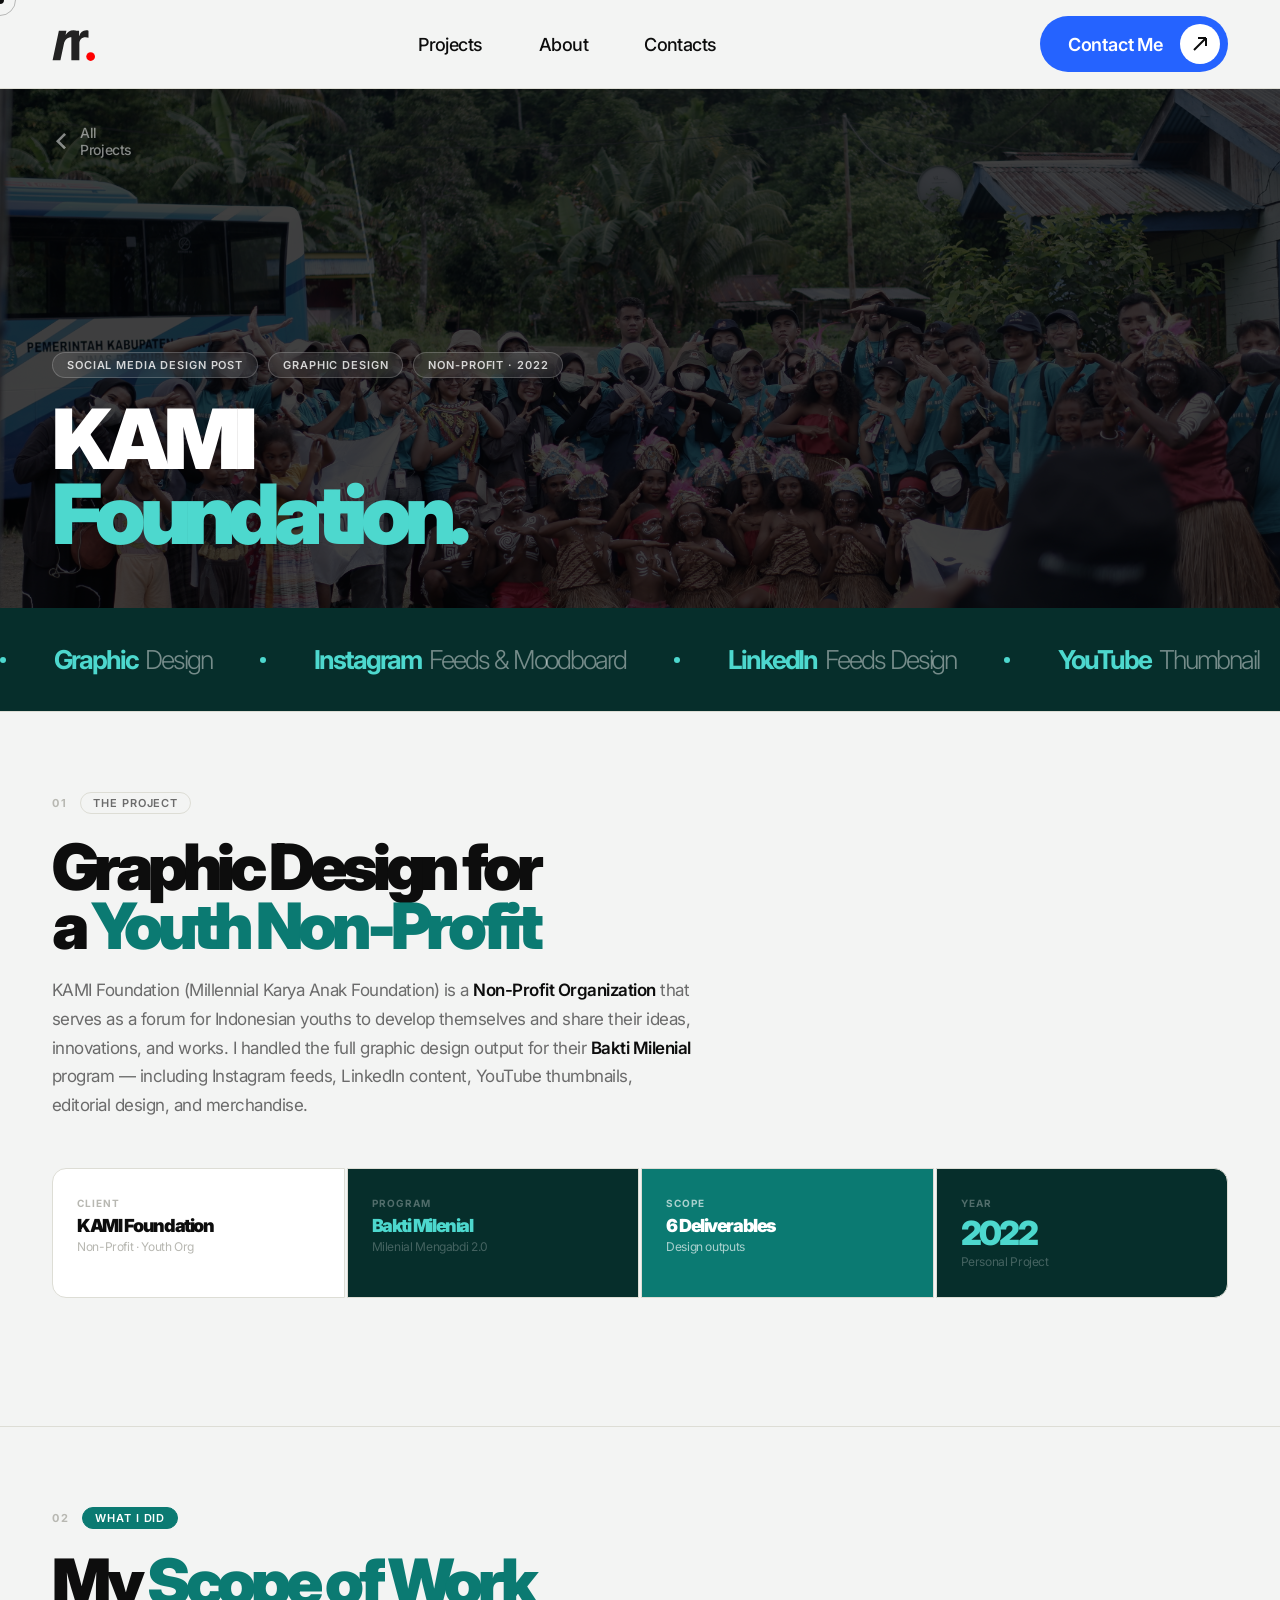
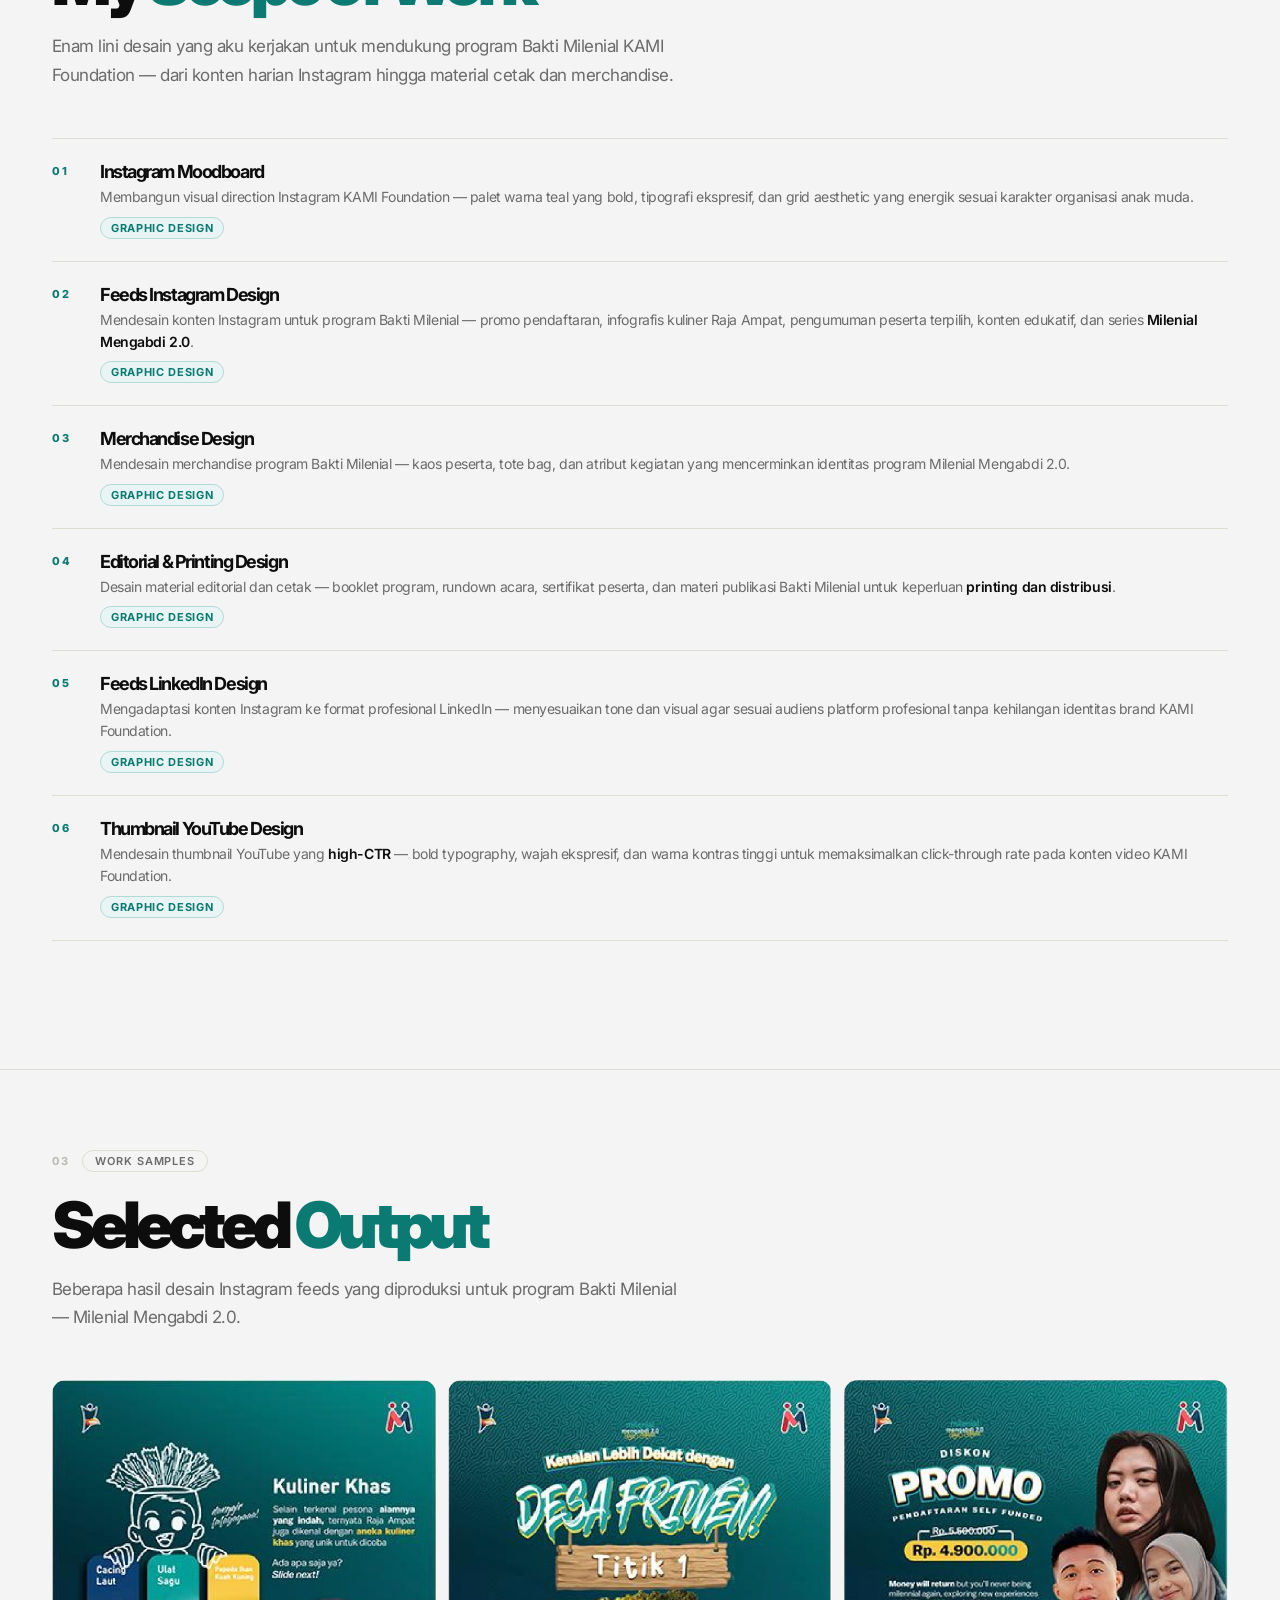
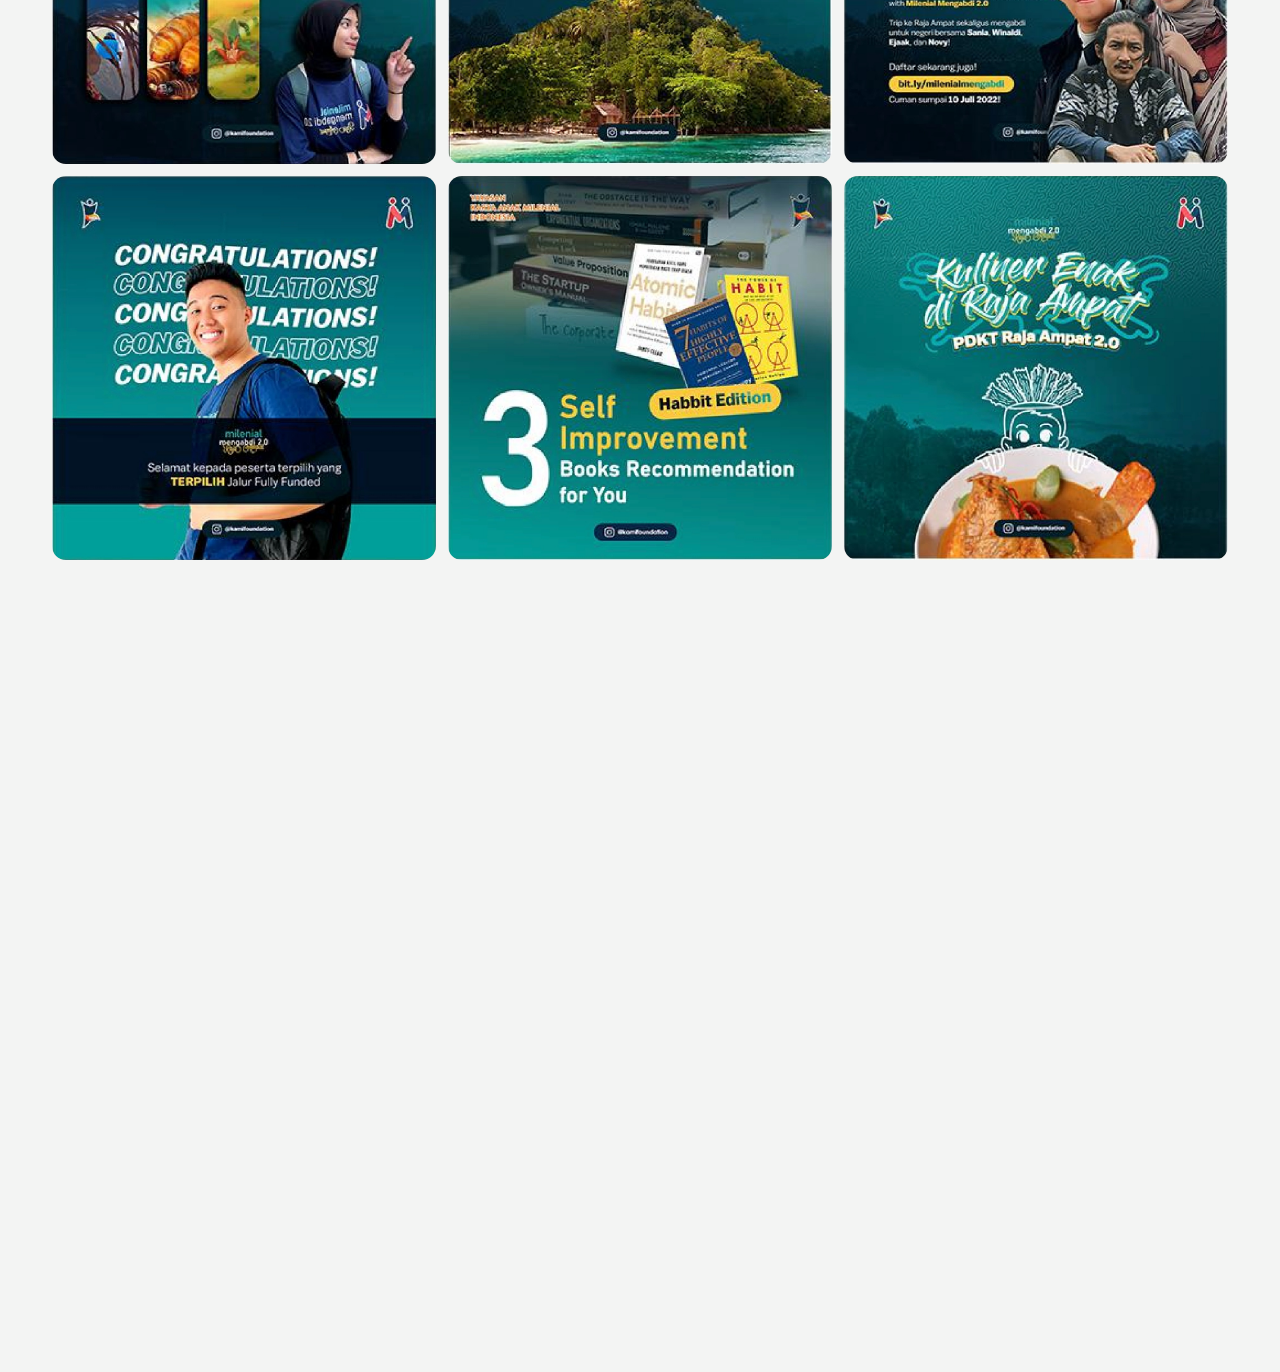
==== bakti.html @ 161ac3c2 "bakti.html" ====
<!DOCTYPE html>
<html lang="en">
<head>
  <meta charset="UTF-8" />
  <meta name="viewport" content="width=device-width, initial-scale=1.0" />
  <title>KAMI Foundation — Bakti Milenial · Davian Harris</title>
  <link rel="preconnect" href="https://fonts.googleapis.com" />
  <link rel="preconnect" href="https://fonts.gstatic.com" crossorigin />
  <link href="https://fonts.googleapis.com/css2?family=Inter:wght@300;400;500;600;700;800;900&display=swap" rel="stylesheet" />
  <style>

    *, *::before, *::after { box-sizing: border-box; margin: 0; padding: 0; }

    :root {
      --bg:     #f3f4f3;
      --black:  #0d0d0d;
      --gray:   #6b6b6b;
      --lgray:  #b8b8b2;
      --blue:   #2563ff;
      --teal:   #0B7A72;
      --white:  #ffffff;
      --line:   #ddddd5;
      --ls-tight:  -0.08em;
      --ls-normal: -0.03em;
      --nav-h:     88px;
    }

    html { scroll-behavior: smooth; }
    body {
      font-family: 'Inter', -apple-system, BlinkMacSystemFont, sans-serif;
      background: var(--bg); color: var(--black);
      -webkit-font-smoothing: antialiased; cursor: none;
    }

    /* ── Cursor ── */
    .cur-dot {
      position: fixed; pointer-events: none; z-index: 9999;
      width: 8px; height: 8px; border-radius: 50%;
      background: var(--black); transform: translate(-50%,-50%);
    }
    .cur-ring {
      position: fixed; pointer-events: none; z-index: 9998;
      width: 32px; height: 32px; border-radius: 50%;
      border: 1.5px solid rgba(0,0,0,.25); transform: translate(-50%,-50%);
      transition: width .25s, height .25s;
    }

    /* ── Nav ── */
    nav {
      position: fixed; top: 0; left: 0; right: 0; z-index: 200;
      height: var(--nav-h); display: flex; align-items: center;
      padding: 0 52px; background: var(--bg);
      box-shadow: 0 1px 0 var(--line), 0 4px 24px rgba(0,0,0,0.06);
    }
    .nav-logo { display: flex; align-items: center; margin-right: auto; text-decoration: none; }
    .nav-logo img { height: 60px; width: auto; display: block; }
    .nav-center { flex: 1; display: flex; justify-content: center; gap: 56px; list-style: none; }
    .nav-center a {
      font-size: 18px; font-weight: 500; letter-spacing: var(--ls-normal);
      color: var(--black); text-decoration: none; transition: opacity .2s;
    }
    .nav-center a:hover { opacity: .45; }
    .nav-right { display: flex; align-items: center; flex-shrink: 0; }
    .nav-btn {
      display: inline-flex; align-items: center;
      padding: 8px 8px 8px 28px; background: var(--blue); color: var(--white);
      font-size: 18px; font-weight: 600; letter-spacing: -0.01em;
      text-decoration: none; border-radius: 100px;
      transition: background .2s, transform .15s; white-space: nowrap;
    }
    .nav-btn:hover { background: #1a4de0; transform: scale(1.03); }
    .nav-btn-icon {
      display: flex; align-items: center; justify-content: center;
      width: 40px; height: 40px; background: var(--white);
      border-radius: 50%; margin-left: 16px; transition: transform .2s;
    }
    .nav-btn:hover .nav-btn-icon { transform: rotate(45deg); }
    .nav-btn-icon svg { width: 18px; height: 18px; color: var(--black); }

    /* ── Hero ── */
    .hero {
      position: relative; height: 520px; overflow: hidden;
      background: #062e2b; margin-top: var(--nav-h);
    }
    .hero-img {
      position: absolute; inset: 0; width: 100%; height: 100%;
      object-fit: cover; filter: brightness(.25) saturate(.7);
    }
    .hero-inner {
      position: relative; z-index: 2; height: 100%;
      display: flex; flex-direction: column;
      justify-content: flex-end; padding: 56px 52px;
    }
    .hero-back {
      position: absolute; top: 36px; left: 52px;
      display: flex; align-items: center; gap: 8px;
      font-size: 14px; font-weight: 500; letter-spacing: var(--ls-normal);
      color: rgba(255,255,255,.5); text-decoration: none; transition: color .2s;
    }
    .hero-back:hover { color: var(--white); }
    .hero-chips { display: flex; gap: 10px; flex-wrap: wrap; margin-bottom: 24px; }
    .hero-chip {
      padding: 5px 14px; border: 1px solid rgba(255,255,255,.2);
      background: rgba(255,255,255,.08); backdrop-filter: blur(8px);
      border-radius: 100px; font-size: 11px; font-weight: 600;
      letter-spacing: .08em; color: rgba(255,255,255,.8); text-transform: uppercase;
    }
    .hero-title {
      font-size: clamp(48px, 6.5vw, 88px); font-weight: 900;
      letter-spacing: var(--ls-tight); line-height: 0.9; color: var(--white);
    }
    .hero-title span { color: #4DD8CE; }

    /* ── Stats bar ── */
    .stats-bar { background: #062e2b; overflow: hidden; padding: 36px 0; }
    .stats-inner {
      display: flex; align-items: center; gap: 48px;
      width: max-content; animation: marquee 28s linear infinite;
    }
    .stats-inner:hover { animation-play-state: paused; }
    @keyframes marquee { from { transform: translateX(0); } to { transform: translateX(-50%); } }
    .stat-bullet { width: 6px; height: 6px; border-radius: 50%; background: #4DD8CE; flex-shrink: 0; }
    .stat-item { display: flex; align-items: baseline; gap: 8px; white-space: nowrap; }
    .stat-n { font-weight: 700; font-size: 26px; letter-spacing: var(--ls-tight); color: #4DD8CE; }
    .stat-l { font-weight: 300; font-size: 26px; letter-spacing: var(--ls-tight); color: rgba(255,255,255,.45); }

    /* ── Sections ── */
    .section { padding: 80px 52px; border-top: 1px solid var(--line); }

    .eyebrow { display: flex; align-items: center; gap: 12px; margin-bottom: 24px; }
    .eyebrow-num { font-size: 11px; font-weight: 700; letter-spacing: .2em; color: var(--lgray); text-transform: uppercase; }
    .eyebrow-tag {
      font-size: 11px; font-weight: 600; letter-spacing: .08em; text-transform: uppercase;
      padding: 3px 12px; border: 1px solid var(--line); border-radius: 100px; color: var(--gray);
    }
    .eyebrow-tag.teal  { background: var(--teal); color: var(--white); border-color: var(--teal); }
    .eyebrow-tag.black { background: var(--black); color: var(--white); border-color: var(--black); }
    .eyebrow-tag.blue  { background: var(--blue);  color: var(--white); border-color: var(--blue); }

    .section-title {
      font-size: clamp(40px, 5vw, 72px); font-weight: 900;
      letter-spacing: var(--ls-tight); line-height: 0.92;
      color: var(--black); margin-bottom: 20px;
    }
    .section-title em { font-style: normal; color: var(--teal); }

    .section-lead {
      font-size: 17px; font-weight: 400; color: var(--gray);
      line-height: 1.7; letter-spacing: var(--ls-normal);
      max-width: 640px; margin-bottom: 48px;
    }
    .section-lead strong { color: var(--black); font-weight: 600; }

    /* ── Stat row ── */
    .stat-row { display: grid; gap: 2px; margin-bottom: 48px; }
    .stat-row-4 { grid-template-columns: repeat(4,1fr); }
    .stat-cell {
      background: var(--white); padding: 28px 24px; border: 1px solid var(--line);
    }
    .stat-cell.dark      { background: #062e2b; }
    .stat-cell.teal-cell { background: var(--teal); }
    .stat-cell:first-child { border-radius: 14px 0 0 14px; }
    .stat-cell:last-child  { border-radius: 0 14px 14px 0; }
    .stat-label { font-size: 10px; font-weight: 700; letter-spacing: .1em; text-transform: uppercase; color: var(--lgray); margin-bottom: 8px; }
    .stat-cell.dark .stat-label      { color: rgba(255,255,255,.3); }
    .stat-cell.teal-cell .stat-label { color: rgba(255,255,255,.65); }
    .stat-value { font-size: clamp(20px,2.6vw,36px); font-weight: 900; letter-spacing: var(--ls-tight); color: var(--black); line-height: 1; margin-bottom: 4px; }
    .stat-cell.dark .stat-value      { color: #4DD8CE; }
    .stat-cell.teal-cell .stat-value { color: var(--white); }
    .stat-note { font-size: 12px; color: var(--lgray); letter-spacing: var(--ls-normal); }
    .stat-cell.dark .stat-note      { color: rgba(255,255,255,.25); }
    .stat-cell.teal-cell .stat-note { color: rgba(255,255,255,.65); }

    /* ── Role list ── */
    .role-list { display: flex; flex-direction: column; margin-bottom: 48px; }
    .role-row {
      display: flex; align-items: flex-start; gap: 20px;
      padding: 22px 0; border-bottom: 1px solid var(--line);
    }
    .role-row:first-child { border-top: 1px solid var(--line); }
    .role-num {
      font-size: 11px; font-weight: 800; letter-spacing: .14em;
      color: var(--teal); flex-shrink: 0; padding-top: 3px; min-width: 28px;
    }
    .role-title { font-size: 18px; font-weight: 700; letter-spacing: var(--ls-tight); color: var(--black); margin-bottom: 4px; }
    .role-desc { font-size: 14px; color: var(--gray); line-height: 1.6; letter-spacing: var(--ls-normal); }
    .role-desc strong { color: var(--black); font-weight: 600; }
    .role-tag {
      display: inline-block; margin-top: 8px; padding: 3px 10px;
      background: #e8f5f4; border: 1px solid #b2dbd8;
      border-radius: 100px; font-size: 11px; font-weight: 700;
      letter-spacing: .06em; text-transform: uppercase; color: var(--teal);
    }

    /* ── Work gallery ── */
    .gallery-grid {
      display: grid;
      grid-template-columns: repeat(3, 1fr);
      gap: 12px;
      margin-bottom: 48px;
    }
    .gallery-item {
      border-radius: 14px; overflow: hidden;
      background: #dde8e7; aspect-ratio: 1/1;
    }
    .gallery-item img {
      width: 100%; height: 100%;
      object-fit: cover; display: block;
    }

    /* ── Dark CTA ── */
    .cta-banner {
      background: #062e2b; border-radius: 24px;
      padding: 56px; position: relative; overflow: hidden;
    }
    .cta-banner::before {
      content: 'KAMI'; position: absolute; right: -10px; bottom: -30px;
      font-size: 200px; font-weight: 900; letter-spacing: var(--ls-tight);
      color: rgba(255,255,255,.04); line-height: 1; pointer-events: none;
    }
    .cta-eyebrow { font-size: 11px; font-weight: 700; letter-spacing: .14em; text-transform: uppercase; color: rgba(255,255,255,.3); margin-bottom: 16px; }
    .cta-title { font-size: clamp(32px,4vw,56px); font-weight: 900; letter-spacing: var(--ls-tight); line-height: 0.93; color: var(--white); margin-bottom: 16px; }
    .cta-title span { color: #4DD8CE; }
    .cta-desc { font-size: 16px; color: rgba(255,255,255,.5); line-height: 1.65; letter-spacing: var(--ls-normal); max-width: 520px; margin-bottom: 32px; }
    .cta-specs { display: flex; flex-wrap: wrap; gap: 8px; }
    .cta-spec {
      padding: 6px 16px; background: rgba(255,255,255,.07);
      border: 1px solid rgba(255,255,255,.12); border-radius: 100px;
      font-size: 12px; font-weight: 600; letter-spacing: .04em; color: rgba(255,255,255,.65);
    }

    /* ── Reveal ── */
    .reveal { opacity: 0; transform: translateY(20px); transition: opacity .6s ease, transform .6s ease; }
    .reveal.visible { opacity: 1; transform: none; }

    @media (max-width: 768px) {
      nav { padding: 0 24px; }
      .nav-center { display: none; }
      .section { padding: 56px 24px; }
      .hero-inner, .hero-back { left: 24px; }
      .hero-inner { padding: 40px 24px; }
      .stat-row-4 { grid-template-columns: 1fr 1fr; }
      .gallery-grid { grid-template-columns: 1fr 1fr; }
      .cta-banner { padding: 36px 28px; }
    }

  </style>
</head>
<body>

  <div class="cur-dot" id="curDot"></div>
  <div class="cur-ring" id="curRing"></div>

  <!-- ══ NAV ══ -->
  <nav>
    <a href="index.html" class="nav-logo">
      <img src="logo-portfolio.svg" alt="Davian Harris" />
    </a>
    <ul class="nav-center">
      <li><a href="index.html#projects">Projects</a></li>
      <li><a href="index.html#about">About</a></li>
      <li><a href="index.html#contact">Contacts</a></li>
    </ul>
    <div class="nav-right">
      <a href="index.html#contact" class="nav-btn">
        Contact Me
        <span class="nav-btn-icon">
          <svg viewBox="0 0 18 18" fill="none" stroke="currentColor" stroke-width="2">
            <path d="M3 15L15 3M15 3H7M15 3v8"/>
          </svg>
        </span>
      </a>
    </div>
  </nav>

  <!-- ══ HERO ══ -->
  <div class="hero">
    <img src="bakti-bg.jpeg" alt="KAMI Foundation" class="hero-img" />
    <div class="hero-inner">
      <a href="index.html" class="hero-back">
        <svg viewBox="0 0 14 14" fill="none" stroke="currentColor" stroke-width="1.8"><path d="M9 2L4 7l5 5"/></svg>
        All Projects
      </a>
      <div class="hero-chips">
        <div class="hero-chip">Social Media Design Post</div>
        <div class="hero-chip">Graphic Design</div>
        <div class="hero-chip">Non-Profit · 2022</div>
      </div>
      <h1 class="hero-title">KAMI<br><span>Foundation.</span></h1>
    </div>
  </div>

  <!-- ══ STATS BAR ══ -->
  <div class="stats-bar">
    <div class="stats-inner">
      <div class="stat-bullet"></div><div class="stat-item"><span class="stat-n">Graphic</span><span class="stat-l">Design</span></div>
      <div class="stat-bullet"></div><div class="stat-item"><span class="stat-n">Instagram</span><span class="stat-l">Feeds &amp; Moodboard</span></div>
      <div class="stat-bullet"></div><div class="stat-item"><span class="stat-n">LinkedIn</span><span class="stat-l">Feeds Design</span></div>
      <div class="stat-bullet"></div><div class="stat-item"><span class="stat-n">YouTube</span><span class="stat-l">Thumbnail</span></div>
      <div class="stat-bullet"></div><div class="stat-item"><span class="stat-n">Editorial</span><span class="stat-l">&amp; Print</span></div>
      <div class="stat-bullet"></div><div class="stat-item"><span class="stat-n">Merchandise</span><span class="stat-l">Design</span></div>
      <div class="stat-bullet"></div><div class="stat-item"><span class="stat-n">2022</span><span class="stat-l">Project</span></div>
      <!-- duplicate -->
      <div class="stat-bullet"></div><div class="stat-item"><span class="stat-n">Graphic</span><span class="stat-l">Design</span></div>
      <div class="stat-bullet"></div><div class="stat-item"><span class="stat-n">Instagram</span><span class="stat-l">Feeds &amp; Moodboard</span></div>
      <div class="stat-bullet"></div><div class="stat-item"><span class="stat-n">LinkedIn</span><span class="stat-l">Feeds Design</span></div>
      <div class="stat-bullet"></div><div class="stat-item"><span class="stat-n">YouTube</span><span class="stat-l">Thumbnail</span></div>
      <div class="stat-bullet"></div><div class="stat-item"><span class="stat-n">Editorial</span><span class="stat-l">&amp; Print</span></div>
      <div class="stat-bullet"></div><div class="stat-item"><span class="stat-n">Merchandise</span><span class="stat-l">Design</span></div>
      <div class="stat-bullet"></div><div class="stat-item"><span class="stat-n">2022</span><span class="stat-l">Project</span></div>
    </div>
  </div>

  <!-- ══ 01 PROJECT ══ -->
  <section class="section reveal">
    <div class="eyebrow">
      <span class="eyebrow-num">01</span>
      <span class="eyebrow-tag">The Project</span>
    </div>
    <h2 class="section-title">Graphic Design for<br>a <em>Youth Non-Profit</em></h2>
    <p class="section-lead">
      KAMI Foundation (Millennial Karya Anak Foundation) is a <strong>Non-Profit Organization</strong> that serves as a forum for Indonesian youths to develop themselves and share their ideas, innovations, and works. I handled the full graphic design output for their <strong>Bakti Milenial</strong> program — including Instagram feeds, LinkedIn content, YouTube thumbnails, editorial design, and merchandise.
    </p>

    <div class="stat-row stat-row-4">
      <div class="stat-cell">
        <div class="stat-label">Client</div>
        <div class="stat-value" style="font-size:18px;">KAMI Foundation</div>
        <div class="stat-note">Non-Profit · Youth Org</div>
      </div>
      <div class="stat-cell dark">
        <div class="stat-label">Program</div>
        <div class="stat-value" style="font-size:18px;">Bakti Milenial</div>
        <div class="stat-note">Milenial Mengabdi 2.0</div>
      </div>
      <div class="stat-cell teal-cell">
        <div class="stat-label">Scope</div>
        <div class="stat-value" style="font-size:18px;">6 Deliverables</div>
        <div class="stat-note">Design outputs</div>
      </div>
      <div class="stat-cell dark">
        <div class="stat-label">Year</div>
        <div class="stat-value">2022</div>
        <div class="stat-note">Personal Project</div>
      </div>
    </div>
  </section>

  <!-- ══ 02 WHAT I DID ══ -->
  <section class="section reveal">
    <div class="eyebrow">
      <span class="eyebrow-num">02</span>
      <span class="eyebrow-tag teal">What I Did</span>
    </div>
    <h2 class="section-title">My <em>Scope of Work</em></h2>
    <p class="section-lead">
      Enam lini desain yang aku kerjakan untuk mendukung program Bakti Milenial KAMI Foundation — dari konten harian Instagram hingga material cetak dan merchandise.
    </p>

    <div class="role-list">
      <div class="role-row">
        <div class="role-num">01</div>
        <div>
          <div class="role-title">Instagram Moodboard</div>
          <div class="role-desc">Membangun visual direction Instagram KAMI Foundation — palet warna teal yang bold, tipografi ekspresif, dan grid aesthetic yang energik sesuai karakter organisasi anak muda.</div>
          <span class="role-tag">Graphic Design</span>
        </div>
      </div>
      <div class="role-row">
        <div class="role-num">02</div>
        <div>
          <div class="role-title">Feeds Instagram Design</div>
          <div class="role-desc">Mendesain konten Instagram untuk program Bakti Milenial — promo pendaftaran, infografis kuliner Raja Ampat, pengumuman peserta terpilih, konten edukatif, dan series <strong>Milenial Mengabdi 2.0</strong>.</div>
          <span class="role-tag">Graphic Design</span>
        </div>
      </div>
      <div class="role-row">
        <div class="role-num">03</div>
        <div>
          <div class="role-title">Merchandise Design</div>
          <div class="role-desc">Mendesain merchandise program Bakti Milenial — kaos peserta, tote bag, dan atribut kegiatan yang mencerminkan identitas program Milenial Mengabdi 2.0.</div>
          <span class="role-tag">Graphic Design</span>
        </div>
      </div>
      <div class="role-row">
        <div class="role-num">04</div>
        <div>
          <div class="role-title">Editorial &amp; Printing Design</div>
          <div class="role-desc">Desain material editorial dan cetak — booklet program, rundown acara, sertifikat peserta, dan materi publikasi Bakti Milenial untuk keperluan <strong>printing dan distribusi</strong>.</div>
          <span class="role-tag">Graphic Design</span>
        </div>
      </div>
      <div class="role-row">
        <div class="role-num">05</div>
        <div>
          <div class="role-title">Feeds LinkedIn Design</div>
          <div class="role-desc">Mengadaptasi konten Instagram ke format profesional LinkedIn — menyesuaikan tone dan visual agar sesuai audiens platform profesional tanpa kehilangan identitas brand KAMI Foundation.</div>
          <span class="role-tag">Graphic Design</span>
        </div>
      </div>
      <div class="role-row">
        <div class="role-num">06</div>
        <div>
          <div class="role-title">Thumbnail YouTube Design</div>
          <div class="role-desc">Mendesain thumbnail YouTube yang <strong>high-CTR</strong> — bold typography, wajah ekspresif, dan warna kontras tinggi untuk memaksimalkan click-through rate pada konten video KAMI Foundation.</div>
          <span class="role-tag">Graphic Design</span>
        </div>
      </div>
    </div>
  </section>

  <!-- ══ 03 GALLERY ══ -->
  <section class="section reveal">
    <div class="eyebrow">
      <span class="eyebrow-num">03</span>
      <span class="eyebrow-tag">Work Samples</span>
    </div>
    <h2 class="section-title">Selected <em>Output</em></h2>
    <p class="section-lead">
      Beberapa hasil desain Instagram feeds yang diproduksi untuk program Bakti Milenial — Milenial Mengabdi 2.0.
    </p>

    <div class="gallery-grid">
      <div class="gallery-item">
        <img src="bakti-1.jpeg" alt="Kuliner Enak di Raja Ampat" />
      </div>
      <div class="gallery-item">
        <img src="bakti-2.jpeg" alt="Kuliner Khas" />
      </div>
      <div class="gallery-item">
        <img src="bakti-3.jpeg" alt="Desa Friwen Titik 1" />
      </div>
      <div class="gallery-item">
        <img src="bakti-4.jpeg" alt="Diskon Promo Pendaftaran" />
      </div>
      <div class="gallery-item">
        <img src="bakti-5.jpeg" alt="Congratulations Fully Funded" />
      </div>
      <div class="gallery-item">
        <img src="bakti-6.jpeg" alt="3 Self Improvement Books" />
      </div>
    </div>
  </section>

  <!-- ══ 04 OUTPUT ══ -->
  <section class="section reveal">
    <div class="eyebrow">
      <span class="eyebrow-num">04</span>
      <span class="eyebrow-tag black">Output</span>
    </div>

    <div class="cta-banner">
      <div class="cta-eyebrow">Final Output</div>
      <div class="cta-title">Design System for<br><span>Youth Movement</span></div>
      <div class="cta-desc">
        Dari Instagram feeds hingga merchandise dan editorial — semua visual KAMI Foundation dirancang untuk mencerminkan energi anak muda Indonesia yang bergerak nyata. Bold, ekspresif, dan konsisten di setiap platform.
      </div>
      <div class="cta-specs">
        <div class="cta-spec">Instagram Moodboard</div>
        <div class="cta-spec">Feeds Instagram Design</div>
        <div class="cta-spec">Merchandise Design</div>
        <div class="cta-spec">Editorial &amp; Printing</div>
        <div class="cta-spec">Feeds LinkedIn Design</div>
        <div class="cta-spec">Thumbnail YouTube</div>
        <div class="cta-spec">Non-Profit · 2022</div>
      </div>
    </div>
  </section>

  <script>
    const dot = document.getElementById('curDot');
    const ring = document.getElementById('curRing');
    let mx=0,my=0,rx=0,ry=0;
    document.addEventListener('mousemove', e => { mx=e.clientX; my=e.clientY; });
    (function loop(){
      rx+=(mx-rx)*.12; ry+=(my-ry)*.12;
      dot.style.left=mx+'px'; dot.style.top=my+'px';
      ring.style.left=rx+'px'; ring.style.top=ry+'px';
      requestAnimationFrame(loop);
    })();
    document.querySelectorAll('a,button').forEach(el=>{
      el.addEventListener('mouseenter',()=>{ring.style.width='52px';ring.style.height='52px';});
      el.addEventListener('mouseleave',()=>{ring.style.width='32px';ring.style.height='32px';});
    });
    const obs = new IntersectionObserver(entries=>{
      entries.forEach(e=>{ if(e.isIntersecting) e.target.classList.add('visible'); });
    },{threshold:.07});
    document.querySelectorAll('.reveal').forEach(el=>obs.observe(el));
  </script>

  <script src="https://bridgely-dashboard.vercel.app/widget.js" data-org-id="" async></script>
</body>
</html>
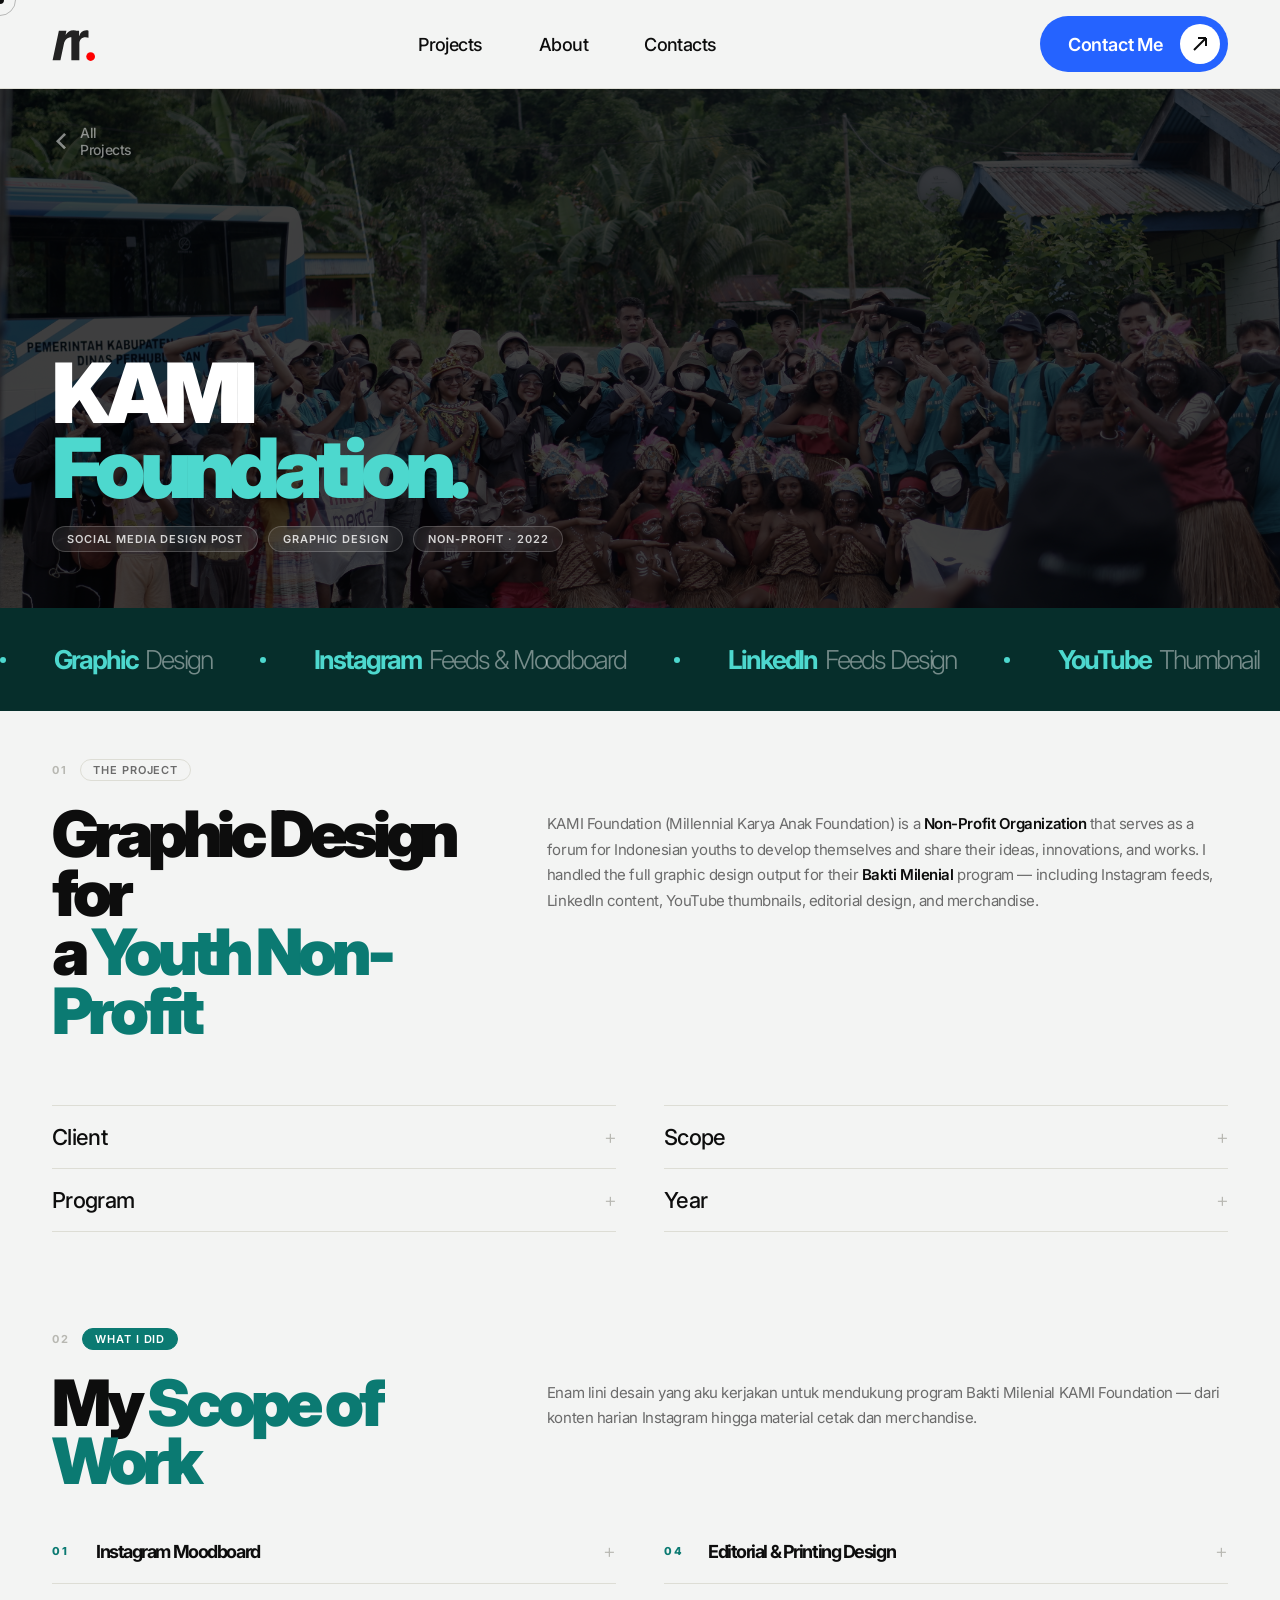
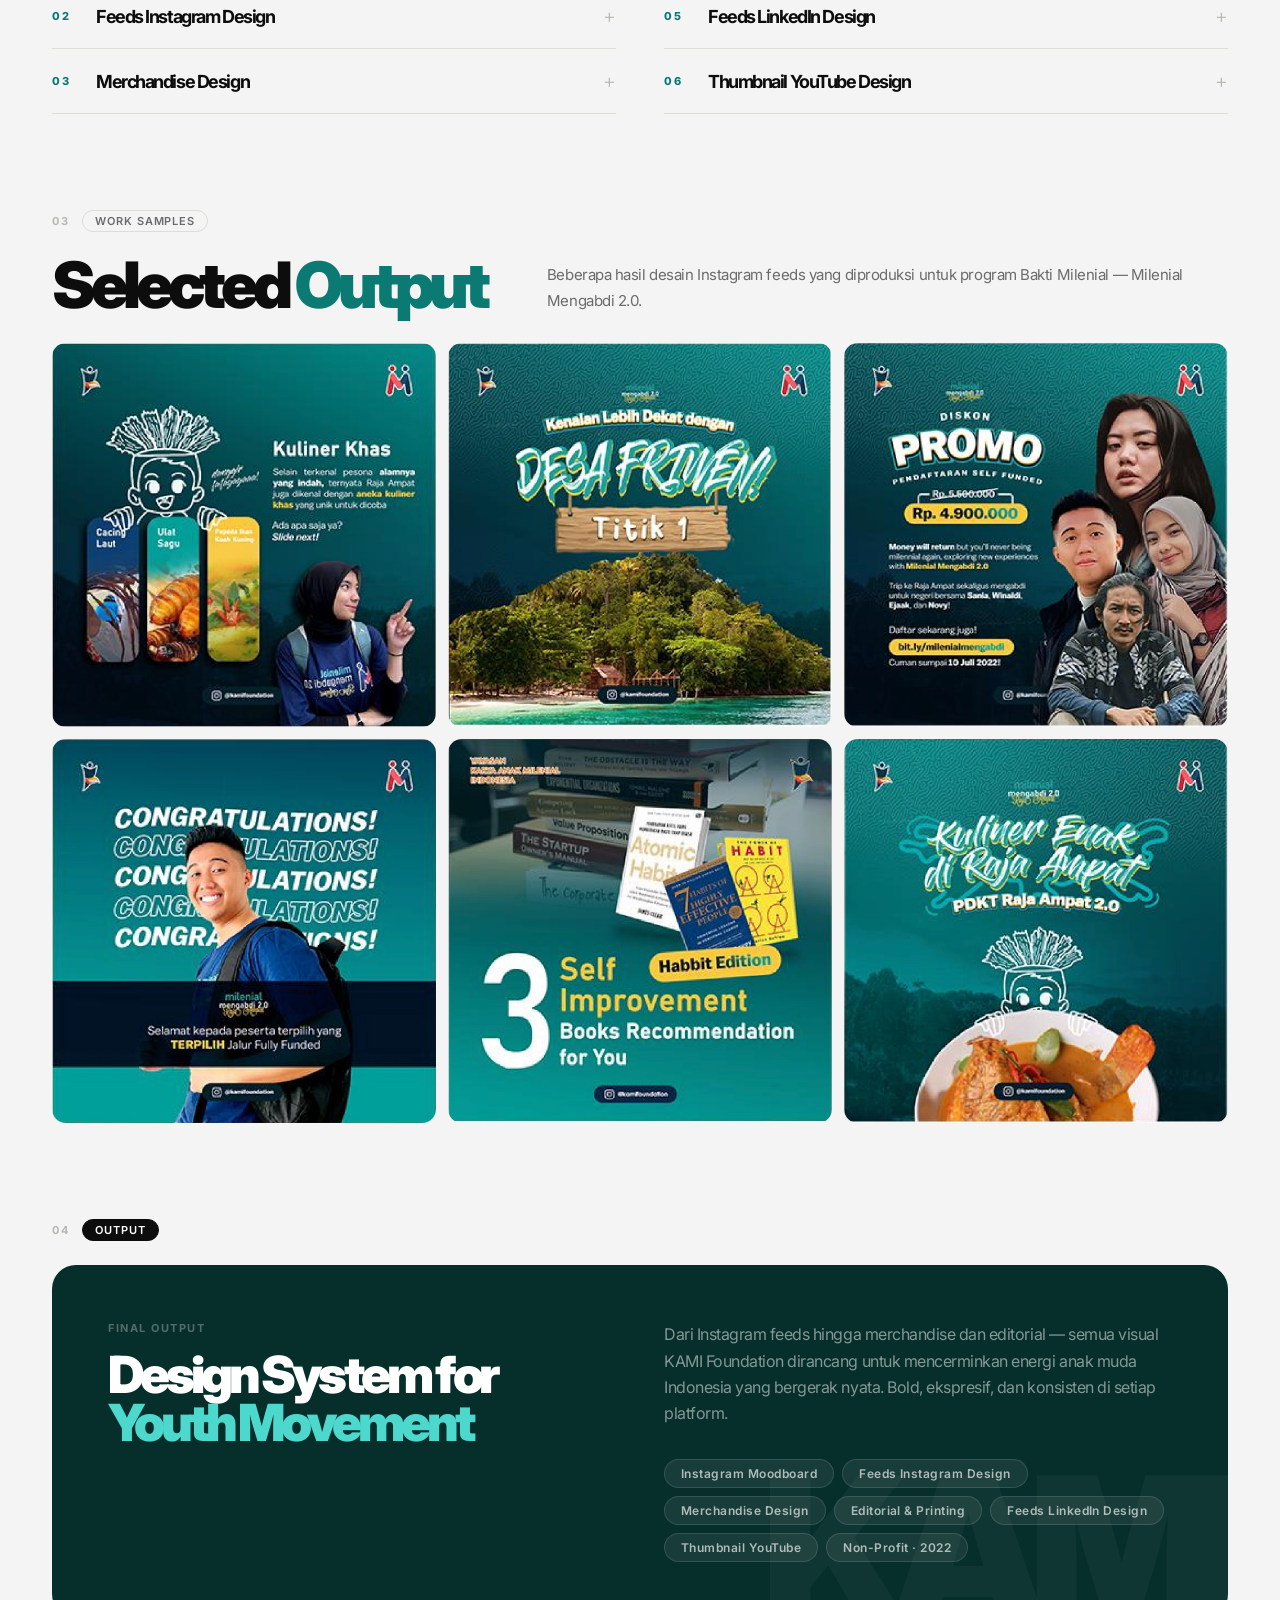
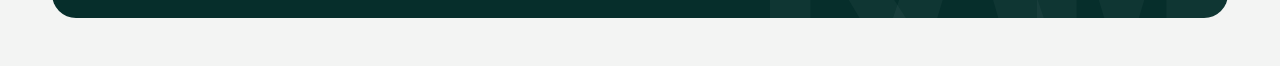
==== commit 5a3936b7: "bakti.html" ====
--- a/bakti.html
+++ b/bakti.html
@@ -99,6 +99,7 @@
     }
     .hero-back:hover { color: var(--white); }
     .hero-chips { display: flex; gap: 10px; flex-wrap: wrap; margin-bottom: 24px; }
+    .hero-chips-below { margin-bottom: 0; margin-top: 20px; }
     .hero-chip {
       padding: 5px 14px; border: 1px solid rgba(255,255,255,.2);
       background: rgba(255,255,255,.08); backdrop-filter: blur(8px);
@@ -125,7 +126,8 @@
     .stat-l { font-weight: 300; font-size: 26px; letter-spacing: var(--ls-tight); color: rgba(255,255,255,.45); }
 
     /* ── Sections ── */
-    .section { padding: 80px 52px; border-top: 1px solid var(--line); }
+    .section { padding: 48px 52px; }
+    .section:first-of-type { border-top: none; }
 
     .eyebrow { display: flex; align-items: center; gap: 12px; margin-bottom: 24px; }
     .eyebrow-num { font-size: 11px; font-weight: 700; letter-spacing: .2em; color: var(--lgray); text-transform: uppercase; }
@@ -144,6 +146,15 @@
     }
     .section-title em { font-style: normal; color: var(--teal); }
 
+    .section-head-row {
+      display: flex; align-items: flex-start; justify-content: space-between;
+      gap: 48px; margin-bottom: 28px;
+    }
+    .section-head-row .section-title { margin-bottom: 0; flex: 0 0 38%; }
+    .section-lead-col { flex: 1 1 auto; padding-top: 6px; }
+    .section-lead-col .section-lead:last-child { margin-bottom: 0; }
+    .section-lead-col .section-lead { font-size: 15px; max-width: none; }
+
     .section-lead {
       font-size: 17px; font-weight: 400; color: var(--gray);
       line-height: 1.7; letter-spacing: var(--ls-normal);
@@ -151,38 +162,95 @@
     }
     .section-lead strong { color: var(--black); font-weight: 600; }
 
-    /* ── Stat row ── */
-    .stat-row { display: grid; gap: 2px; margin-bottom: 48px; }
-    .stat-row-4 { grid-template-columns: repeat(4,1fr); }
-    .stat-cell {
-      background: var(--white); padding: 28px 24px; border: 1px solid var(--line);
-    }
-    .stat-cell.dark      { background: #062e2b; }
-    .stat-cell.teal-cell { background: var(--teal); }
-    .stat-cell:first-child { border-radius: 14px 0 0 14px; }
-    .stat-cell:last-child  { border-radius: 0 14px 14px 0; }
-    .stat-label { font-size: 10px; font-weight: 700; letter-spacing: .1em; text-transform: uppercase; color: var(--lgray); margin-bottom: 8px; }
-    .stat-cell.dark .stat-label      { color: rgba(255,255,255,.3); }
-    .stat-cell.teal-cell .stat-label { color: rgba(255,255,255,.65); }
-    .stat-value { font-size: clamp(20px,2.6vw,36px); font-weight: 900; letter-spacing: var(--ls-tight); color: var(--black); line-height: 1; margin-bottom: 4px; }
-    .stat-cell.dark .stat-value      { color: #4DD8CE; }
-    .stat-cell.teal-cell .stat-value { color: var(--white); }
-    .stat-note { font-size: 12px; color: var(--lgray); letter-spacing: var(--ls-normal); }
-    .stat-cell.dark .stat-note      { color: rgba(255,255,255,.25); }
-    .stat-cell.teal-cell .stat-note { color: rgba(255,255,255,.65); }
-
-    /* ── Role list ── */
-    .role-list { display: flex; flex-direction: column; margin-bottom: 48px; }
+    /* ── Stat list (accordion style) ── */
+    .stat-list {
+      list-style: none;
+      display: grid;
+      grid-template-columns: 1fr 1fr;
+      grid-template-rows: repeat(2, auto);
+      grid-auto-flow: column;
+      column-gap: 48px;
+      margin-top: 64px;
+      margin-bottom: 0;
+    }
+    .stat-list li {
+      font-size: 22px; font-weight: 500; color: var(--black);
+      letter-spacing: -0.03em;
+      display: flex; flex-direction: column;
+      padding: 0;
+      border-bottom: 1px solid var(--line);
+      cursor: pointer;
+      overflow: hidden;
+    }
+    .stat-list li:nth-child(1),
+    .stat-list li:nth-child(3) { border-top: 1px solid var(--line); }
+    .stat-list li .stat-list-row {
+      display: flex; align-items: center; justify-content: space-between;
+      padding: 18px 0;
+      transition: padding-left 0.2s;
+    }
+    .stat-list li:hover .stat-list-row { padding-left: 8px; }
+    .stat-list li .stat-list-row::after {
+      content: '+'; color: var(--lgray);
+      font-size: 20px; font-weight: 300;
+      flex-shrink: 0;
+      transition: transform 0.25s;
+    }
+    .stat-list li.open .stat-list-row::after {
+      transform: rotate(45deg);
+    }
+    .stat-list-drop {
+      max-height: 0; overflow: hidden;
+      transition: max-height 0.35s ease, padding-bottom 0.35s ease;
+      padding-bottom: 0;
+    }
+    .stat-list li.open .stat-list-drop {
+      max-height: 200px;
+      padding-bottom: 18px;
+    }
+    .stat-list-drop span {
+      display: inline-block;
+      font-size: 19px; font-weight: 400; color: var(--gray);
+      letter-spacing: var(--ls-normal);
+    }
+
+    /* ── Role list (accordion style) ── */
+    .role-list {
+      display: grid;
+      grid-template-columns: 1fr 1fr;
+      grid-template-rows: repeat(3, auto);
+      grid-auto-flow: column;
+      column-gap: 48px;
+      margin-bottom: 0;
+    }
     .role-row {
-      display: flex; align-items: flex-start; gap: 20px;
-      padding: 22px 0; border-bottom: 1px solid var(--line);
-    }
-    .role-row:first-child { border-top: 1px solid var(--line); }
-    .role-num {
-      font-size: 11px; font-weight: 800; letter-spacing: .14em;
-      color: var(--teal); flex-shrink: 0; padding-top: 3px; min-width: 28px;
-    }
-    .role-title { font-size: 18px; font-weight: 700; letter-spacing: var(--ls-tight); color: var(--black); margin-bottom: 4px; }
+      border-bottom: 1px solid var(--line);
+      cursor: pointer;
+      overflow: hidden;
+    }
+    .role-row:nth-child(1),
+    .role-row:nth-child(4) { border-top: none; }
+    .role-row-head {
+      display: flex; align-items: center; gap: 16px;
+      padding: 20px 0;
+      transition: padding-left 0.2s;
+    }
+    .role-row:hover .role-row-head { padding-left: 8px; }
+    .role-row-head::after {
+      content: '+'; color: var(--lgray);
+      font-size: 20px; font-weight: 300;
+      flex-shrink: 0;
+      transition: transform 0.25s;
+    }
+    .role-row.open .role-row-head::after { transform: rotate(45deg); }
+    .role-num { font-size: 11px; font-weight: 800; letter-spacing: .14em; color: var(--teal); flex-shrink: 0; width: 28px; }
+    .role-title { font-size: 18px; font-weight: 700; letter-spacing: var(--ls-tight); color: var(--black); flex: 1 1 auto; margin-bottom: 0; }
+    .role-desc-wrap {
+      max-height: 0; overflow: hidden;
+      transition: max-height 0.35s ease, padding-bottom 0.35s ease;
+      padding-bottom: 0; padding-left: 44px;
+    }
+    .role-row.open .role-desc-wrap { max-height: 300px; padding-bottom: 20px; }
     .role-desc { font-size: 14px; color: var(--gray); line-height: 1.6; letter-spacing: var(--ls-normal); }
     .role-desc strong { color: var(--black); font-weight: 600; }
     .role-tag {
@@ -197,7 +265,7 @@
       display: grid;
       grid-template-columns: repeat(3, 1fr);
       gap: 12px;
-      margin-bottom: 48px;
+      margin-bottom: 0;
     }
     .gallery-item {
       border-radius: 14px; overflow: hidden;
@@ -212,16 +280,22 @@
     .cta-banner {
       background: #062e2b; border-radius: 24px;
       padding: 56px; position: relative; overflow: hidden;
+      display: grid;
+      grid-template-columns: 1fr 1fr;
+      gap: 48px;
+      align-items: start;
     }
     .cta-banner::before {
       content: 'KAMI'; position: absolute; right: -10px; bottom: -30px;
       font-size: 200px; font-weight: 900; letter-spacing: var(--ls-tight);
       color: rgba(255,255,255,.04); line-height: 1; pointer-events: none;
     }
+    .cta-left {}
+    .cta-right {}
     .cta-eyebrow { font-size: 11px; font-weight: 700; letter-spacing: .14em; text-transform: uppercase; color: rgba(255,255,255,.3); margin-bottom: 16px; }
-    .cta-title { font-size: clamp(32px,4vw,56px); font-weight: 900; letter-spacing: var(--ls-tight); line-height: 0.93; color: var(--white); margin-bottom: 16px; }
+    .cta-title { font-size: clamp(32px,4vw,56px); font-weight: 900; letter-spacing: var(--ls-tight); line-height: 0.93; color: var(--white); margin-bottom: 0; }
     .cta-title span { color: #4DD8CE; }
-    .cta-desc { font-size: 16px; color: rgba(255,255,255,.5); line-height: 1.65; letter-spacing: var(--ls-normal); max-width: 520px; margin-bottom: 32px; }
+    .cta-desc { font-size: 16px; color: rgba(255,255,255,.5); line-height: 1.65; letter-spacing: var(--ls-normal); margin-bottom: 32px; }
     .cta-specs { display: flex; flex-wrap: wrap; gap: 8px; }
     .cta-spec {
       padding: 6px 16px; background: rgba(255,255,255,.07);
@@ -239,9 +313,15 @@
       .section { padding: 56px 24px; }
       .hero-inner, .hero-back { left: 24px; }
       .hero-inner { padding: 40px 24px; }
-      .stat-row-4 { grid-template-columns: 1fr 1fr; }
+      .section-head-row { flex-direction: column; gap: 20px; }
+      .section-head-row .section-title { flex: 0 0 auto; }
+      .section-lead-col { flex: 1 1 auto; padding-top: 0; max-width: 100%; }
+      .role-list { grid-template-columns: 1fr; grid-template-rows: none; grid-auto-flow: row; column-gap: 0; }
+      .role-row:nth-child(4) { border-top: 1px solid var(--line); }
       .gallery-grid { grid-template-columns: 1fr 1fr; }
-      .cta-banner { padding: 36px 28px; }
+      .cta-banner { padding: 36px 28px; grid-template-columns: 1fr; gap: 28px; }
+      .cur-dot, .cur-ring { display: none; }
+      body { cursor: auto; }
     }
 
   </style>
@@ -281,12 +361,12 @@
         <svg viewBox="0 0 14 14" fill="none" stroke="currentColor" stroke-width="1.8"><path d="M9 2L4 7l5 5"/></svg>
         All Projects
       </a>
-      <div class="hero-chips">
+      <h1 class="hero-title">KAMI<br><span>Foundation.</span></h1>
+      <div class="hero-chips hero-chips-below">
         <div class="hero-chip">Social Media Design Post</div>
         <div class="hero-chip">Graphic Design</div>
         <div class="hero-chip">Non-Profit · 2022</div>
       </div>
-      <h1 class="hero-title">KAMI<br><span>Foundation.</span></h1>
     </div>
   </div>
 
@@ -317,33 +397,31 @@
       <span class="eyebrow-num">01</span>
       <span class="eyebrow-tag">The Project</span>
     </div>
-    <h2 class="section-title">Graphic Design for<br>a <em>Youth Non-Profit</em></h2>
-    <p class="section-lead">
-      KAMI Foundation (Millennial Karya Anak Foundation) is a <strong>Non-Profit Organization</strong> that serves as a forum for Indonesian youths to develop themselves and share their ideas, innovations, and works. I handled the full graphic design output for their <strong>Bakti Milenial</strong> program — including Instagram feeds, LinkedIn content, YouTube thumbnails, editorial design, and merchandise.
-    </p>
-
-    <div class="stat-row stat-row-4">
-      <div class="stat-cell">
-        <div class="stat-label">Client</div>
-        <div class="stat-value" style="font-size:18px;">KAMI Foundation</div>
-        <div class="stat-note">Non-Profit · Youth Org</div>
-      </div>
-      <div class="stat-cell dark">
-        <div class="stat-label">Program</div>
-        <div class="stat-value" style="font-size:18px;">Bakti Milenial</div>
-        <div class="stat-note">Milenial Mengabdi 2.0</div>
-      </div>
-      <div class="stat-cell teal-cell">
-        <div class="stat-label">Scope</div>
-        <div class="stat-value" style="font-size:18px;">6 Deliverables</div>
-        <div class="stat-note">Design outputs</div>
-      </div>
-      <div class="stat-cell dark">
-        <div class="stat-label">Year</div>
-        <div class="stat-value">2022</div>
-        <div class="stat-note">Personal Project</div>
-      </div>
-    </div>
+    <div class="section-head-row">
+      <h2 class="section-title">Graphic Design for<br>a <em>Youth Non-Profit</em></h2>
+      <div class="section-lead-col">
+        <p class="section-lead">KAMI Foundation (Millennial Karya Anak Foundation) is a <strong>Non-Profit Organization</strong> that serves as a forum for Indonesian youths to develop themselves and share their ideas, innovations, and works. I handled the full graphic design output for their <strong>Bakti Milenial</strong> program — including Instagram feeds, LinkedIn content, YouTube thumbnails, editorial design, and merchandise.</p>
+      </div>
+    </div>
+
+    <ul class="stat-list">
+      <li>
+        <div class="stat-list-row">Client</div>
+        <div class="stat-list-drop"><span>KAMI Foundation, Non-Profit · Youth Org</span></div>
+      </li>
+      <li>
+        <div class="stat-list-row">Program</div>
+        <div class="stat-list-drop"><span>Bakti Milenial, Milenial Mengabdi 2.0</span></div>
+      </li>
+      <li>
+        <div class="stat-list-row">Scope</div>
+        <div class="stat-list-drop"><span>6 Deliverables, Design outputs</span></div>
+      </li>
+      <li>
+        <div class="stat-list-row">Year</div>
+        <div class="stat-list-drop"><span>2022, Personal Project</span></div>
+      </li>
+    </ul>
   </section>
 
   <!-- ══ 02 WHAT I DID ══ -->
@@ -352,56 +430,70 @@
       <span class="eyebrow-num">02</span>
       <span class="eyebrow-tag teal">What I Did</span>
     </div>
-    <h2 class="section-title">My <em>Scope of Work</em></h2>
-    <p class="section-lead">
-      Enam lini desain yang aku kerjakan untuk mendukung program Bakti Milenial KAMI Foundation — dari konten harian Instagram hingga material cetak dan merchandise.
-    </p>
+    <div class="section-head-row">
+      <h2 class="section-title">My <em>Scope of Work</em></h2>
+      <div class="section-lead-col">
+        <p class="section-lead">Enam lini desain yang aku kerjakan untuk mendukung program Bakti Milenial KAMI Foundation — dari konten harian Instagram hingga material cetak dan merchandise.</p>
+      </div>
+    </div>
 
     <div class="role-list">
       <div class="role-row">
-        <div class="role-num">01</div>
-        <div>
+        <div class="role-row-head">
+          <div class="role-num">01</div>
           <div class="role-title">Instagram Moodboard</div>
+        </div>
+        <div class="role-desc-wrap">
           <div class="role-desc">Membangun visual direction Instagram KAMI Foundation — palet warna teal yang bold, tipografi ekspresif, dan grid aesthetic yang energik sesuai karakter organisasi anak muda.</div>
           <span class="role-tag">Graphic Design</span>
         </div>
       </div>
       <div class="role-row">
-        <div class="role-num">02</div>
-        <div>
+        <div class="role-row-head">
+          <div class="role-num">02</div>
           <div class="role-title">Feeds Instagram Design</div>
+        </div>
+        <div class="role-desc-wrap">
           <div class="role-desc">Mendesain konten Instagram untuk program Bakti Milenial — promo pendaftaran, infografis kuliner Raja Ampat, pengumuman peserta terpilih, konten edukatif, dan series <strong>Milenial Mengabdi 2.0</strong>.</div>
           <span class="role-tag">Graphic Design</span>
         </div>
       </div>
       <div class="role-row">
-        <div class="role-num">03</div>
-        <div>
+        <div class="role-row-head">
+          <div class="role-num">03</div>
           <div class="role-title">Merchandise Design</div>
+        </div>
+        <div class="role-desc-wrap">
           <div class="role-desc">Mendesain merchandise program Bakti Milenial — kaos peserta, tote bag, dan atribut kegiatan yang mencerminkan identitas program Milenial Mengabdi 2.0.</div>
           <span class="role-tag">Graphic Design</span>
         </div>
       </div>
       <div class="role-row">
-        <div class="role-num">04</div>
-        <div>
+        <div class="role-row-head">
+          <div class="role-num">04</div>
           <div class="role-title">Editorial &amp; Printing Design</div>
+        </div>
+        <div class="role-desc-wrap">
           <div class="role-desc">Desain material editorial dan cetak — booklet program, rundown acara, sertifikat peserta, dan materi publikasi Bakti Milenial untuk keperluan <strong>printing dan distribusi</strong>.</div>
           <span class="role-tag">Graphic Design</span>
         </div>
       </div>
       <div class="role-row">
-        <div class="role-num">05</div>
-        <div>
+        <div class="role-row-head">
+          <div class="role-num">05</div>
           <div class="role-title">Feeds LinkedIn Design</div>
+        </div>
+        <div class="role-desc-wrap">
           <div class="role-desc">Mengadaptasi konten Instagram ke format profesional LinkedIn — menyesuaikan tone dan visual agar sesuai audiens platform profesional tanpa kehilangan identitas brand KAMI Foundation.</div>
           <span class="role-tag">Graphic Design</span>
         </div>
       </div>
       <div class="role-row">
-        <div class="role-num">06</div>
-        <div>
+        <div class="role-row-head">
+          <div class="role-num">06</div>
           <div class="role-title">Thumbnail YouTube Design</div>
+        </div>
+        <div class="role-desc-wrap">
           <div class="role-desc">Mendesain thumbnail YouTube yang <strong>high-CTR</strong> — bold typography, wajah ekspresif, dan warna kontras tinggi untuk memaksimalkan click-through rate pada konten video KAMI Foundation.</div>
           <span class="role-tag">Graphic Design</span>
         </div>
@@ -415,10 +507,12 @@
       <span class="eyebrow-num">03</span>
       <span class="eyebrow-tag">Work Samples</span>
     </div>
-    <h2 class="section-title">Selected <em>Output</em></h2>
-    <p class="section-lead">
-      Beberapa hasil desain Instagram feeds yang diproduksi untuk program Bakti Milenial — Milenial Mengabdi 2.0.
-    </p>
+    <div class="section-head-row">
+      <h2 class="section-title">Selected <em>Output</em></h2>
+      <div class="section-lead-col">
+        <p class="section-lead">Beberapa hasil desain Instagram feeds yang diproduksi untuk program Bakti Milenial — Milenial Mengabdi 2.0.</p>
+      </div>
+    </div>
 
     <div class="gallery-grid">
       <div class="gallery-item">
@@ -450,19 +544,23 @@
     </div>
 
     <div class="cta-banner">
-      <div class="cta-eyebrow">Final Output</div>
-      <div class="cta-title">Design System for<br><span>Youth Movement</span></div>
-      <div class="cta-desc">
-        Dari Instagram feeds hingga merchandise dan editorial — semua visual KAMI Foundation dirancang untuk mencerminkan energi anak muda Indonesia yang bergerak nyata. Bold, ekspresif, dan konsisten di setiap platform.
-      </div>
-      <div class="cta-specs">
-        <div class="cta-spec">Instagram Moodboard</div>
-        <div class="cta-spec">Feeds Instagram Design</div>
-        <div class="cta-spec">Merchandise Design</div>
-        <div class="cta-spec">Editorial &amp; Printing</div>
-        <div class="cta-spec">Feeds LinkedIn Design</div>
-        <div class="cta-spec">Thumbnail YouTube</div>
-        <div class="cta-spec">Non-Profit · 2022</div>
+      <div class="cta-left">
+        <div class="cta-eyebrow">Final Output</div>
+        <div class="cta-title">Design System for<br><span>Youth Movement</span></div>
+      </div>
+      <div class="cta-right">
+        <div class="cta-desc">
+          Dari Instagram feeds hingga merchandise dan editorial — semua visual KAMI Foundation dirancang untuk mencerminkan energi anak muda Indonesia yang bergerak nyata. Bold, ekspresif, dan konsisten di setiap platform.
+        </div>
+        <div class="cta-specs">
+          <div class="cta-spec">Instagram Moodboard</div>
+          <div class="cta-spec">Feeds Instagram Design</div>
+          <div class="cta-spec">Merchandise Design</div>
+          <div class="cta-spec">Editorial &amp; Printing</div>
+          <div class="cta-spec">Feeds LinkedIn Design</div>
+          <div class="cta-spec">Thumbnail YouTube</div>
+          <div class="cta-spec">Non-Profit · 2022</div>
+        </div>
       </div>
     </div>
   </section>
@@ -486,6 +584,24 @@
       entries.forEach(e=>{ if(e.isIntersecting) e.target.classList.add('visible'); });
     },{threshold:.07});
     document.querySelectorAll('.reveal').forEach(el=>obs.observe(el));
+
+    /* Stat list toggle */
+    document.querySelectorAll('.stat-list li').forEach(li => {
+      li.addEventListener('click', () => {
+        const isOpen = li.classList.contains('open');
+        document.querySelectorAll('.stat-list li').forEach(el => el.classList.remove('open'));
+        if (!isOpen) li.classList.add('open');
+      });
+    });
+
+    /* Role list toggle */
+    document.querySelectorAll('.role-row').forEach(row => {
+      row.addEventListener('click', () => {
+        const isOpen = row.classList.contains('open');
+        document.querySelectorAll('.role-row').forEach(el => el.classList.remove('open'));
+        if (!isOpen) row.classList.add('open');
+      });
+    });
   </script>
 
   <script src="https://bridgely-dashboard.vercel.app/widget.js" data-org-id="" async></script>
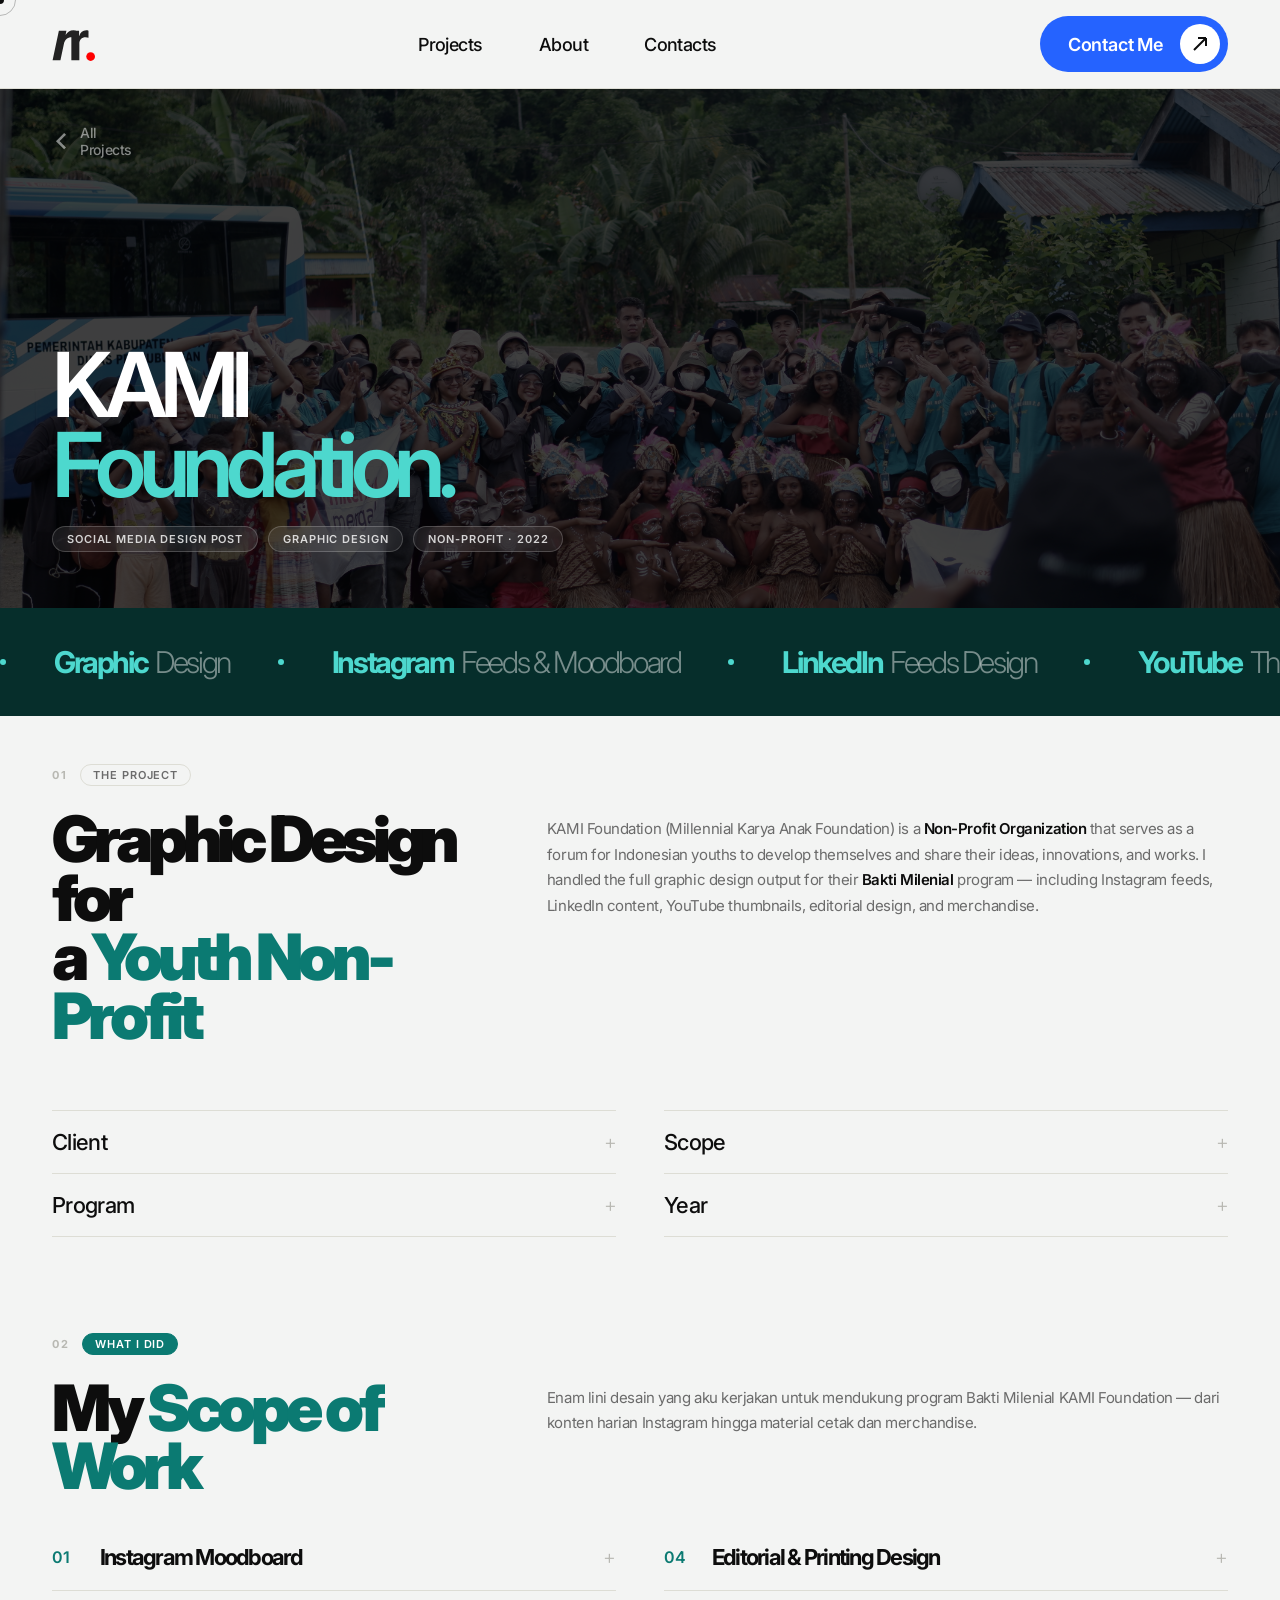
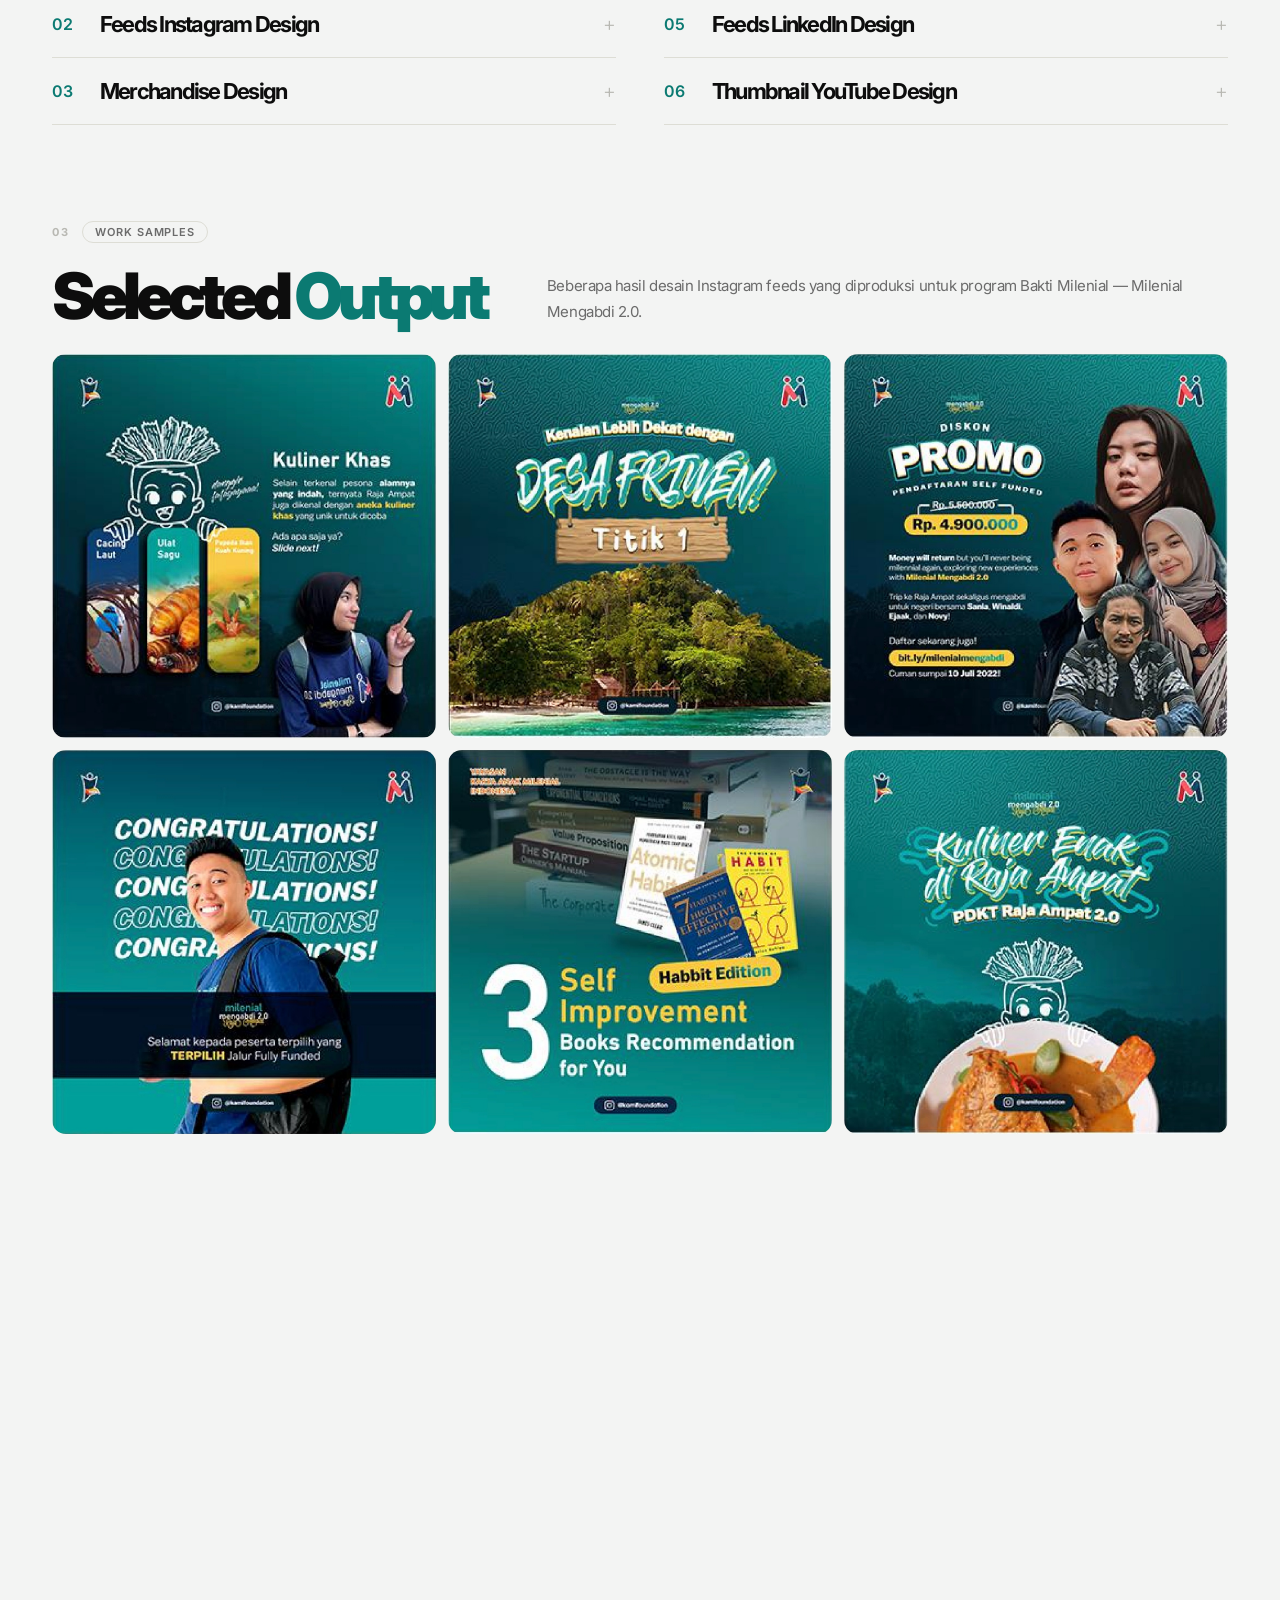
==== commit 333b0e2a: "bakti.html" ====
--- a/bakti.html
+++ b/bakti.html
@@ -107,7 +107,7 @@
       letter-spacing: .08em; color: rgba(255,255,255,.8); text-transform: uppercase;
     }
     .hero-title {
-      font-size: clamp(48px, 6.5vw, 88px); font-weight: 900;
+      font-size: clamp(56px, 7vw, 96px); font-weight: 600;
       letter-spacing: var(--ls-tight); line-height: 0.9; color: var(--white);
     }
     .hero-title span { color: #4DD8CE; }
@@ -122,8 +122,8 @@
     @keyframes marquee { from { transform: translateX(0); } to { transform: translateX(-50%); } }
     .stat-bullet { width: 6px; height: 6px; border-radius: 50%; background: #4DD8CE; flex-shrink: 0; }
     .stat-item { display: flex; align-items: baseline; gap: 8px; white-space: nowrap; }
-    .stat-n { font-weight: 700; font-size: 26px; letter-spacing: var(--ls-tight); color: #4DD8CE; }
-    .stat-l { font-weight: 300; font-size: 26px; letter-spacing: var(--ls-tight); color: rgba(255,255,255,.45); }
+    .stat-n { font-weight: 700; font-size: 30px; letter-spacing: var(--ls-tight); color: #4DD8CE; }
+    .stat-l { font-weight: 300; font-size: 30px; letter-spacing: var(--ls-tight); color: rgba(255,255,255,.45); }
 
     /* ── Sections ── */
     .section { padding: 48px 52px; }
@@ -243,15 +243,15 @@
       transition: transform 0.25s;
     }
     .role-row.open .role-row-head::after { transform: rotate(45deg); }
-    .role-num { font-size: 11px; font-weight: 800; letter-spacing: .14em; color: var(--teal); flex-shrink: 0; width: 28px; }
-    .role-title { font-size: 18px; font-weight: 700; letter-spacing: var(--ls-tight); color: var(--black); flex: 1 1 auto; margin-bottom: 0; }
+    .role-num { font-size: 16px; font-weight: 600; letter-spacing: var(--ls-normal); color: var(--teal); flex-shrink: 0; width: 32px; }
+    .role-title { font-size: 22px; font-weight: 700; letter-spacing: var(--ls-tight); color: var(--black); flex: 1 1 auto; margin-bottom: 0; }
     .role-desc-wrap {
       max-height: 0; overflow: hidden;
       transition: max-height 0.35s ease, padding-bottom 0.35s ease;
       padding-bottom: 0; padding-left: 44px;
     }
     .role-row.open .role-desc-wrap { max-height: 300px; padding-bottom: 20px; }
-    .role-desc { font-size: 14px; color: var(--gray); line-height: 1.6; letter-spacing: var(--ls-normal); }
+    .role-desc { font-size: 19px; color: var(--gray); line-height: 1.6; letter-spacing: var(--ls-normal); }
     .role-desc strong { color: var(--black); font-weight: 600; }
     .role-tag {
       display: inline-block; margin-top: 8px; padding: 3px 10px;
@@ -293,7 +293,7 @@
     .cta-left {}
     .cta-right {}
     .cta-eyebrow { font-size: 11px; font-weight: 700; letter-spacing: .14em; text-transform: uppercase; color: rgba(255,255,255,.3); margin-bottom: 16px; }
-    .cta-title { font-size: clamp(32px,4vw,56px); font-weight: 900; letter-spacing: var(--ls-tight); line-height: 0.93; color: var(--white); margin-bottom: 0; }
+    .cta-title { font-size: clamp(32px,4vw,56px); font-weight: 600; letter-spacing: var(--ls-tight); line-height: 0.93; color: var(--white); margin-bottom: 0; }
     .cta-title span { color: #4DD8CE; }
     .cta-desc { font-size: 16px; color: rgba(255,255,255,.5); line-height: 1.65; letter-spacing: var(--ls-normal); margin-bottom: 32px; }
     .cta-specs { display: flex; flex-wrap: wrap; gap: 8px; }
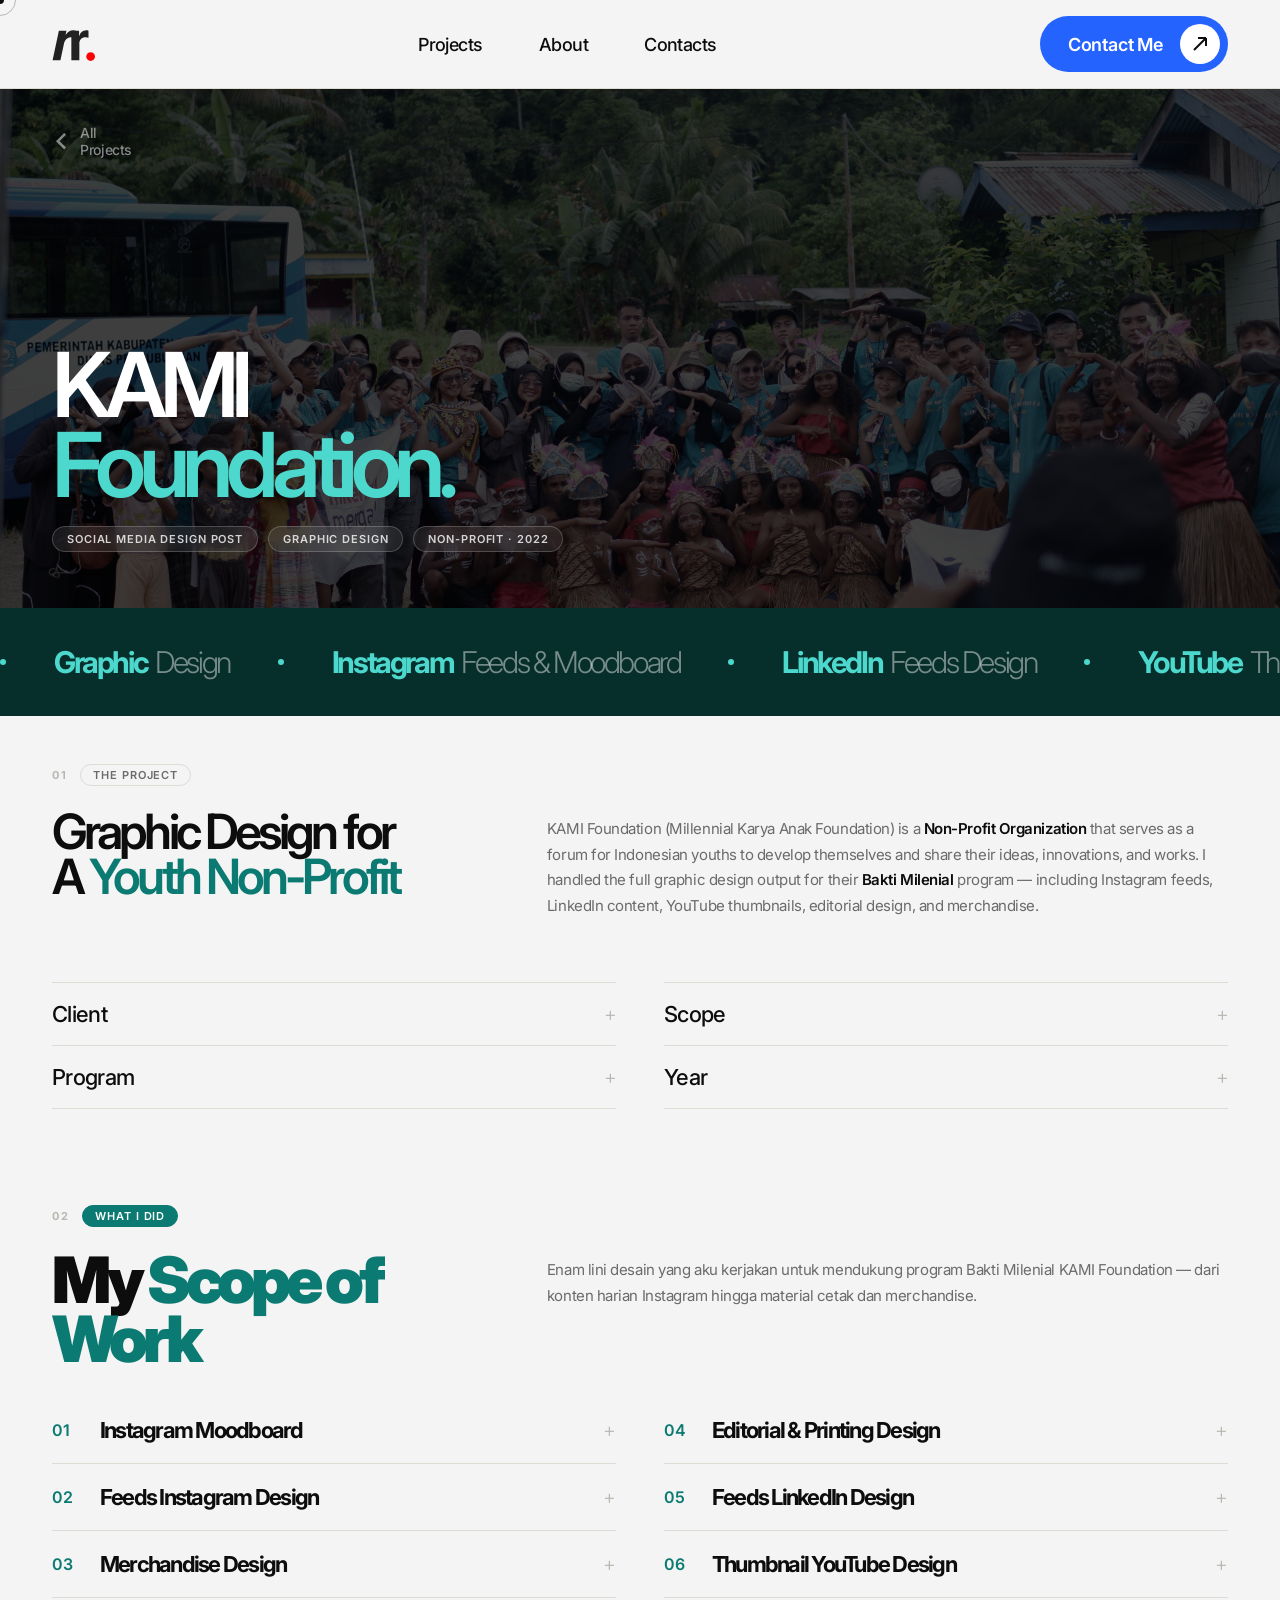
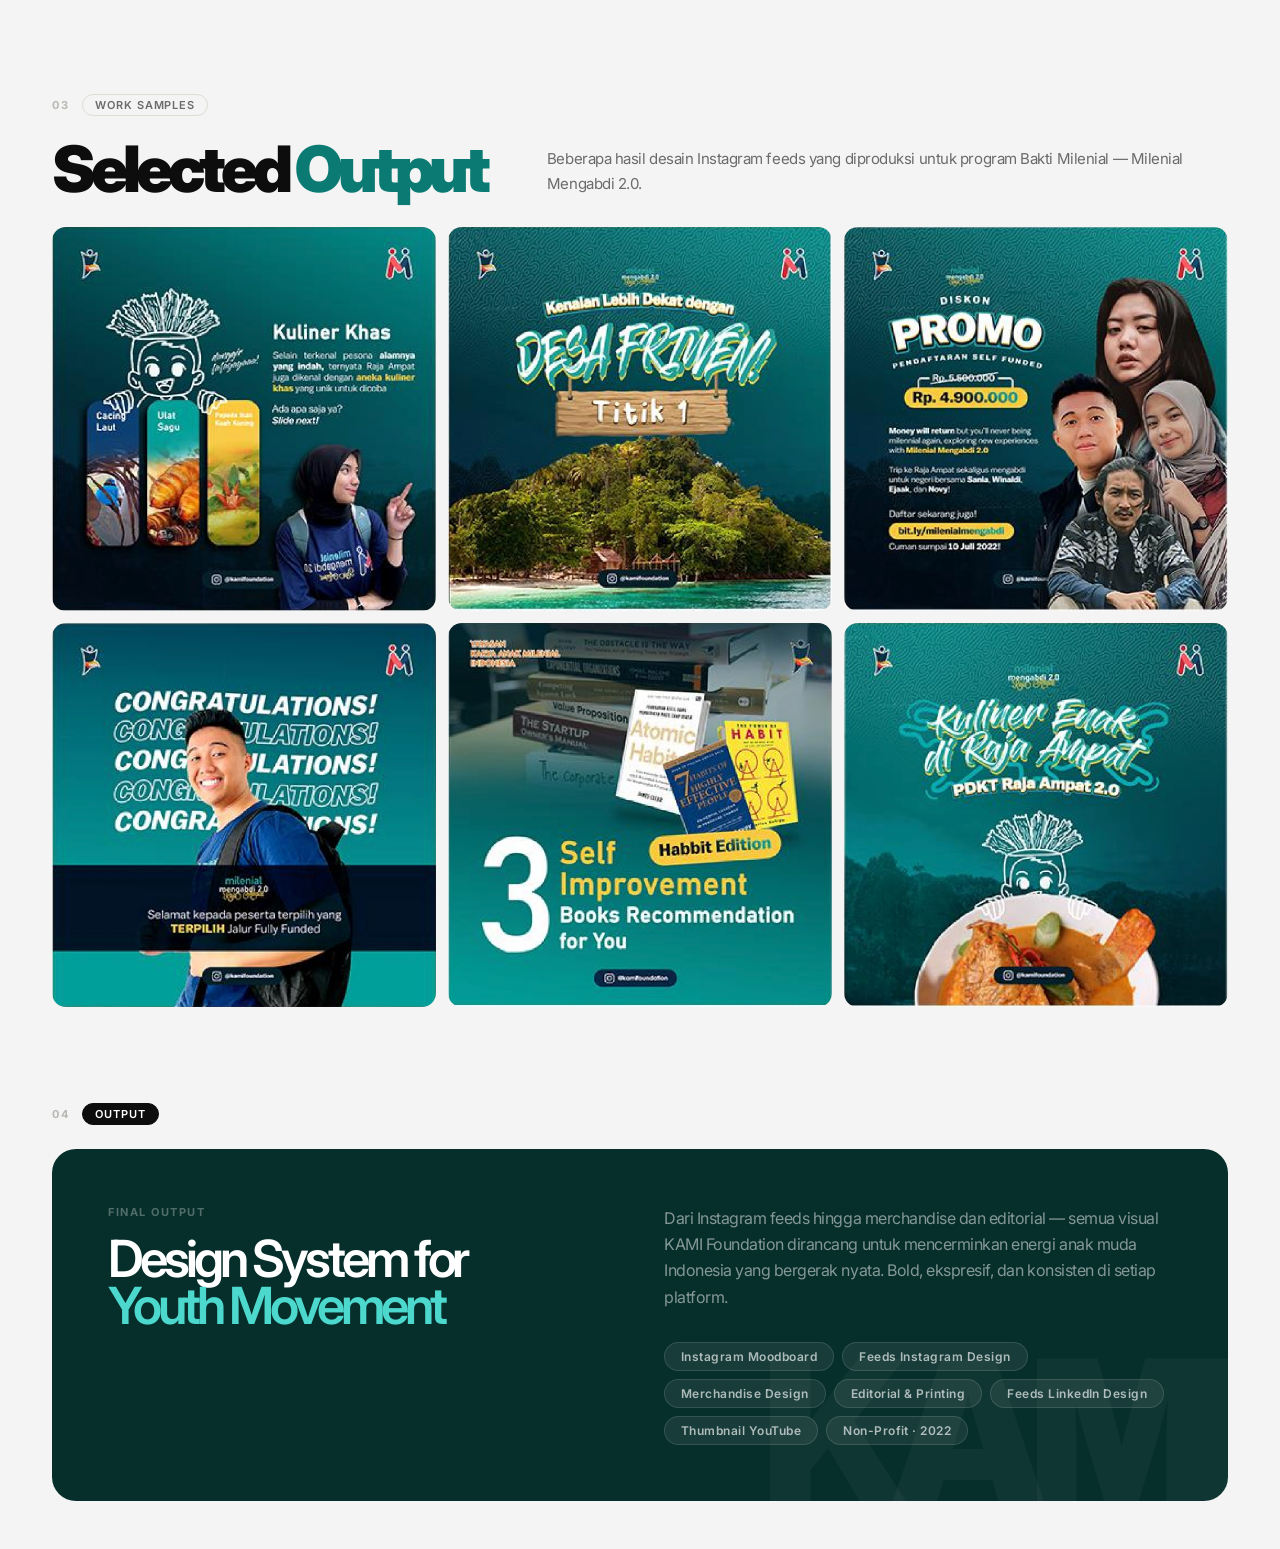
==== commit f14def91: "bakti.html" ====
--- a/bakti.html
+++ b/bakti.html
@@ -145,6 +145,7 @@
       color: var(--black); margin-bottom: 20px;
     }
     .section-title em { font-style: normal; color: var(--teal); }
+    .section-title-light { font-weight: 600; font-size: clamp(32px, 3.8vw, 56px); }
 
     .section-head-row {
       display: flex; align-items: flex-start; justify-content: space-between;
@@ -398,7 +399,7 @@
       <span class="eyebrow-tag">The Project</span>
     </div>
     <div class="section-head-row">
-      <h2 class="section-title">Graphic Design for<br>a <em>Youth Non-Profit</em></h2>
+      <h2 class="section-title section-title-light">Graphic Design for<br>A <em>Youth Non-Profit</em></h2>
       <div class="section-lead-col">
         <p class="section-lead">KAMI Foundation (Millennial Karya Anak Foundation) is a <strong>Non-Profit Organization</strong> that serves as a forum for Indonesian youths to develop themselves and share their ideas, innovations, and works. I handled the full graphic design output for their <strong>Bakti Milenial</strong> program — including Instagram feeds, LinkedIn content, YouTube thumbnails, editorial design, and merchandise.</p>
       </div>
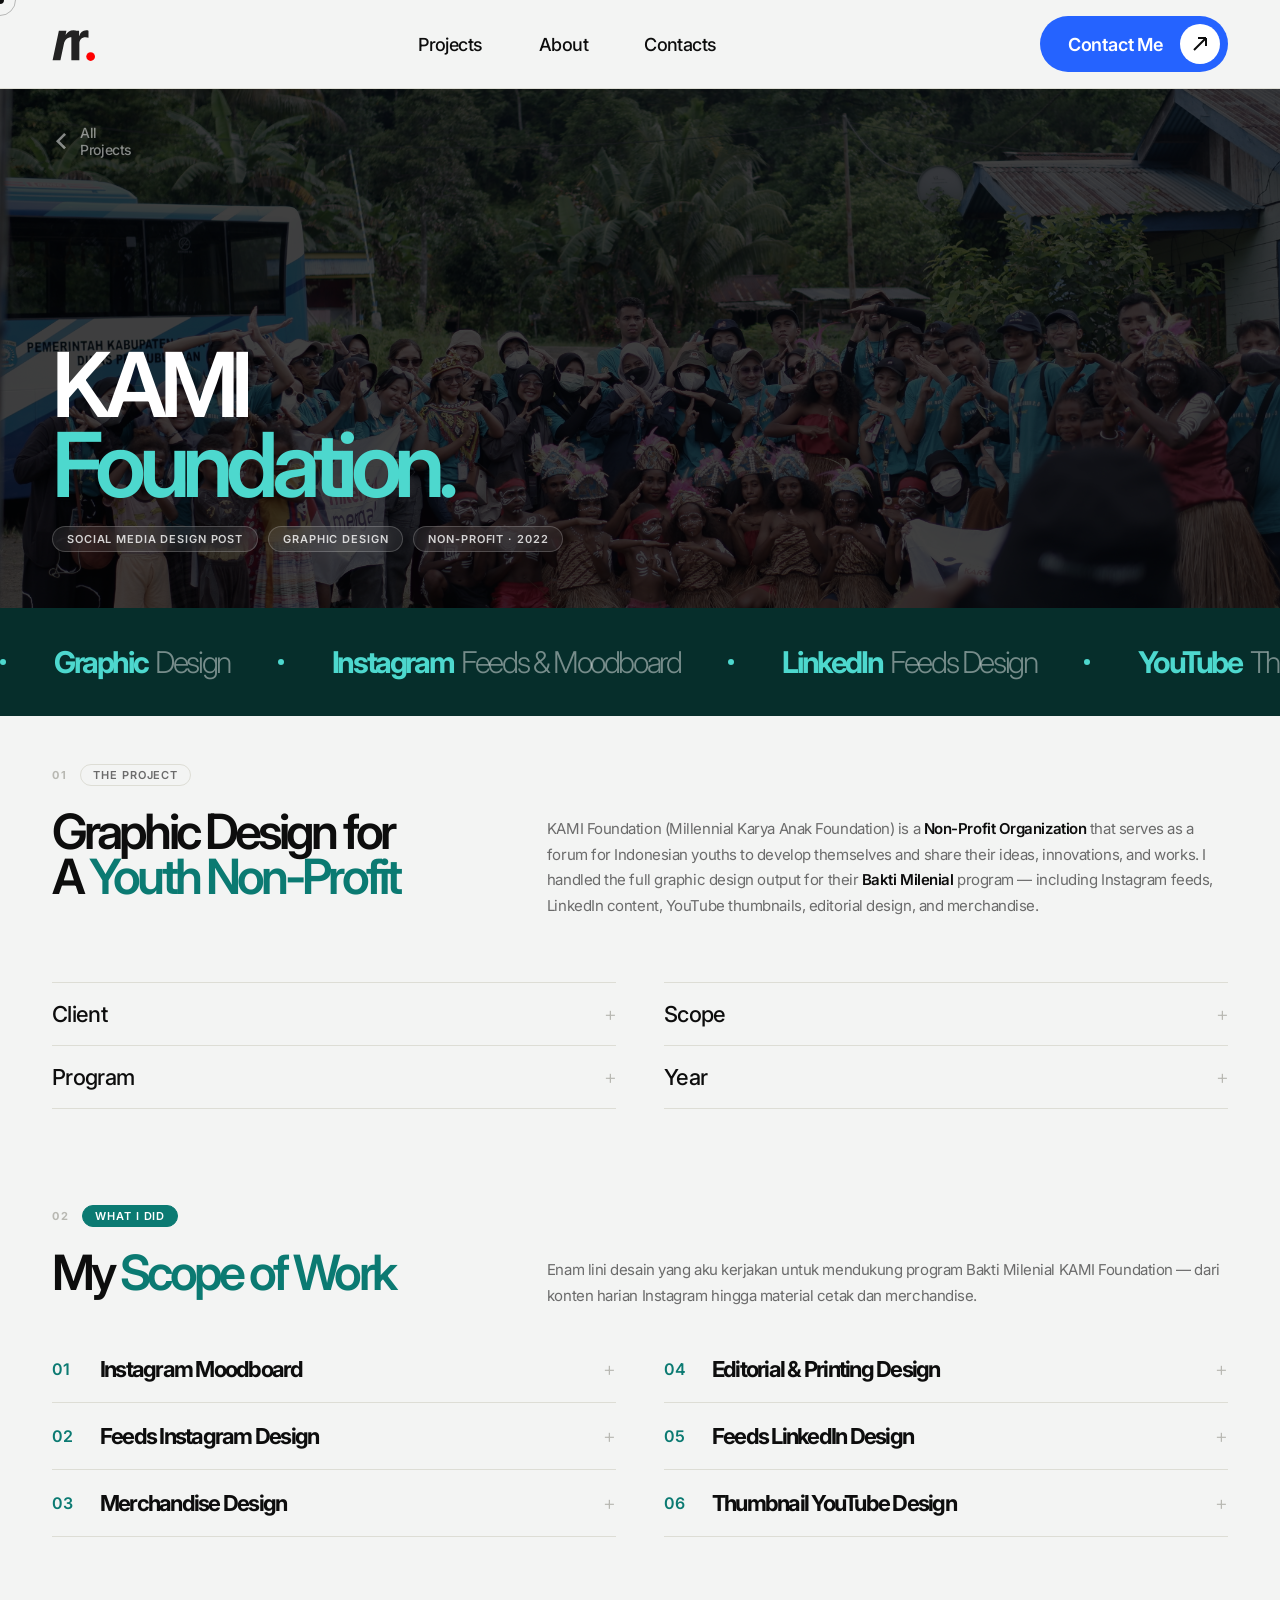
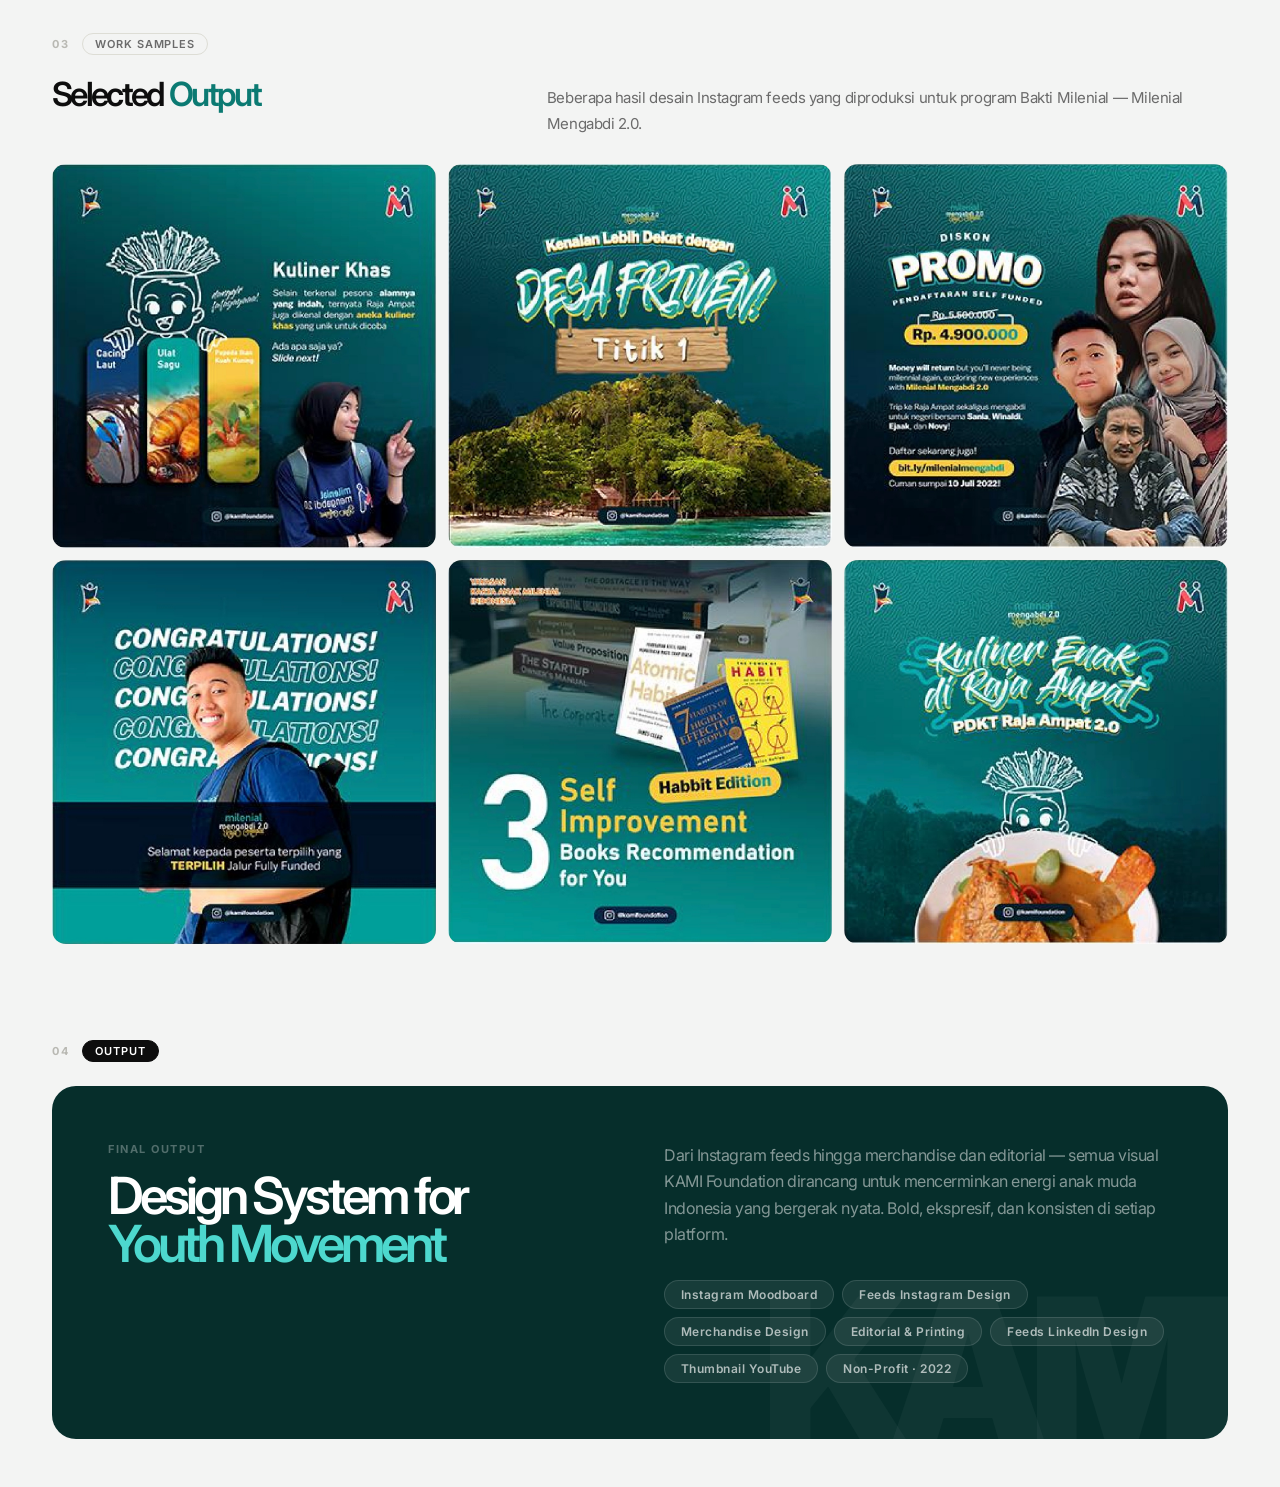
==== commit 823ae39e: "bakti.html" ====
--- a/bakti.html
+++ b/bakti.html
@@ -432,7 +432,7 @@
       <span class="eyebrow-tag teal">What I Did</span>
     </div>
     <div class="section-head-row">
-      <h2 class="section-title">My <em>Scope of Work</em></h2>
+      <h2 class="section-title section-title-light">My <em>Scope of Work</em></h2>
       <div class="section-lead-col">
         <p class="section-lead">Enam lini desain yang aku kerjakan untuk mendukung program Bakti Milenial KAMI Foundation — dari konten harian Instagram hingga material cetak dan merchandise.</p>
       </div>
@@ -509,7 +509,7 @@
       <span class="eyebrow-tag">Work Samples</span>
     </div>
     <div class="section-head-row">
-      <h2 class="section-title">Selected <em>Output</em></h2>
+      <h2 class="section-title section-title-light" style="font-size: clamp(24px, 2.6vw, 38px);">Selected <em>Output</em></h2>
       <div class="section-lead-col">
         <p class="section-lead">Beberapa hasil desain Instagram feeds yang diproduksi untuk program Bakti Milenial — Milenial Mengabdi 2.0.</p>
       </div>
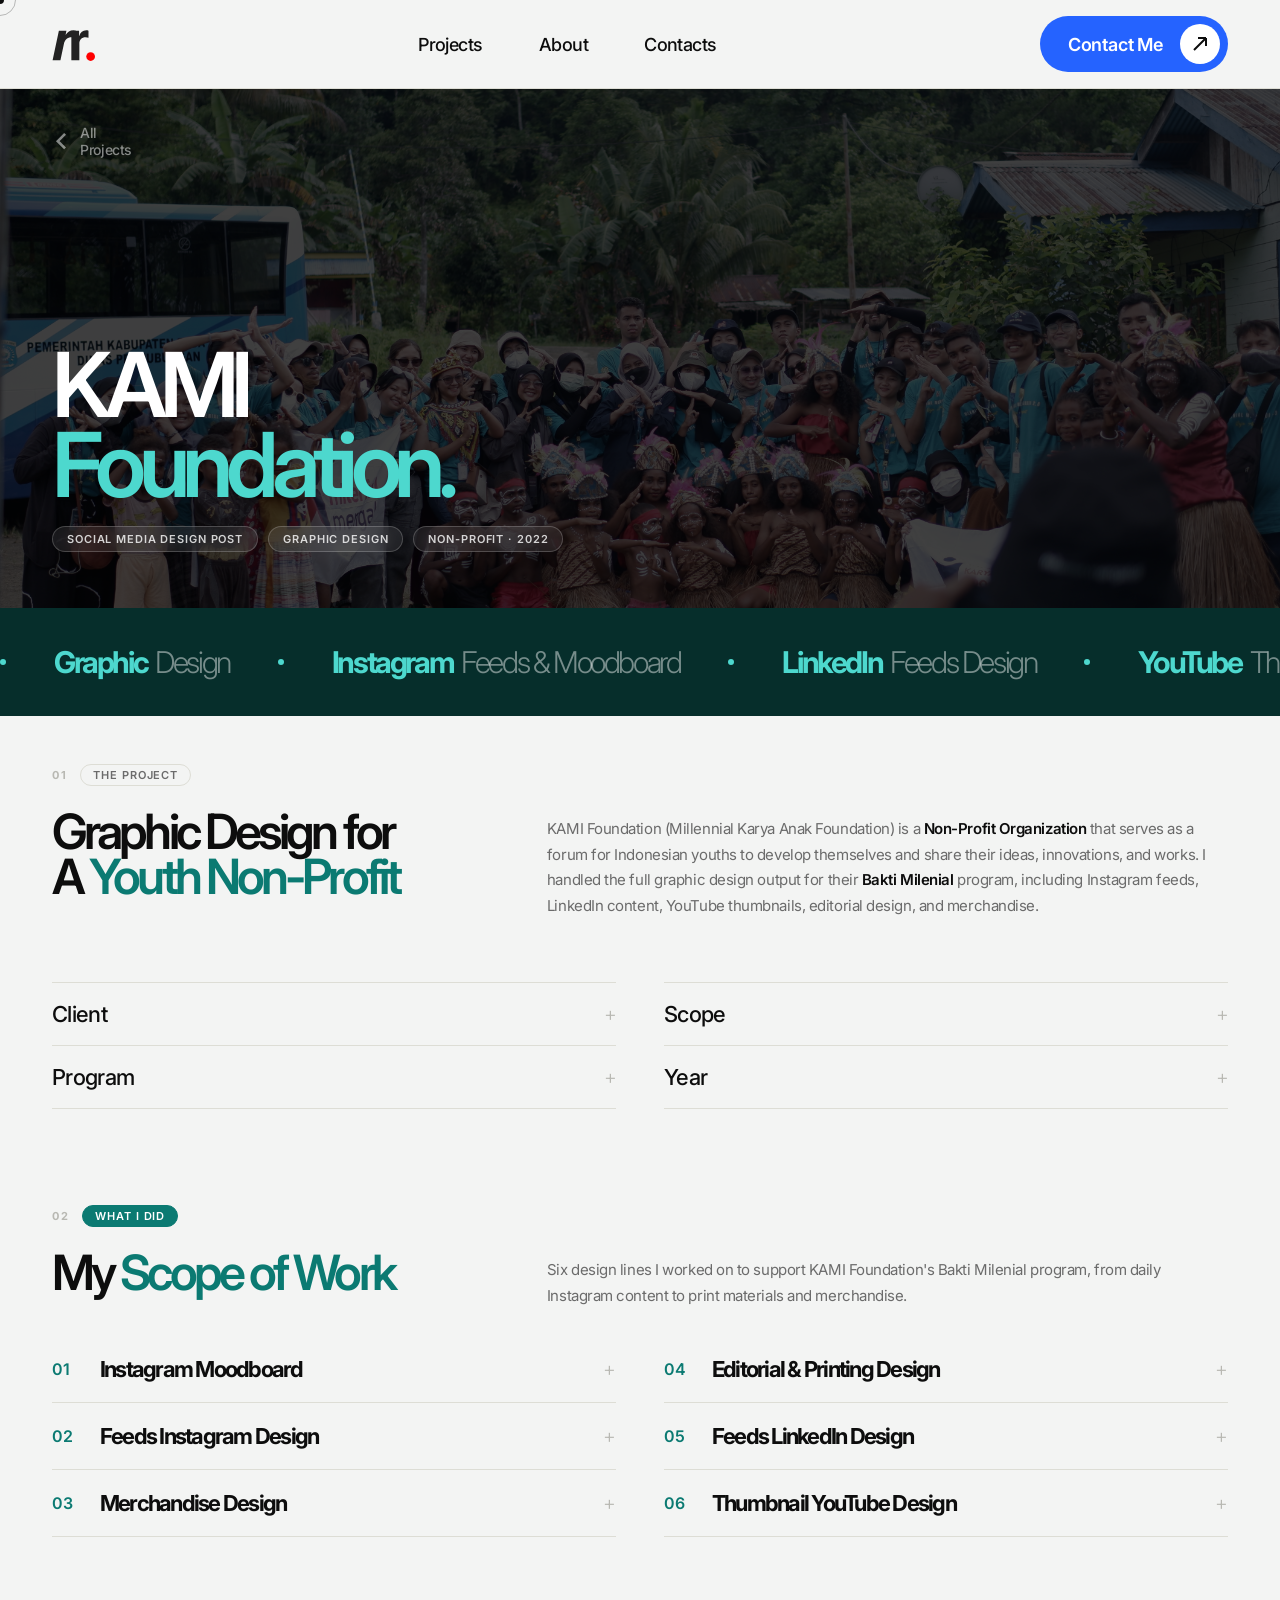
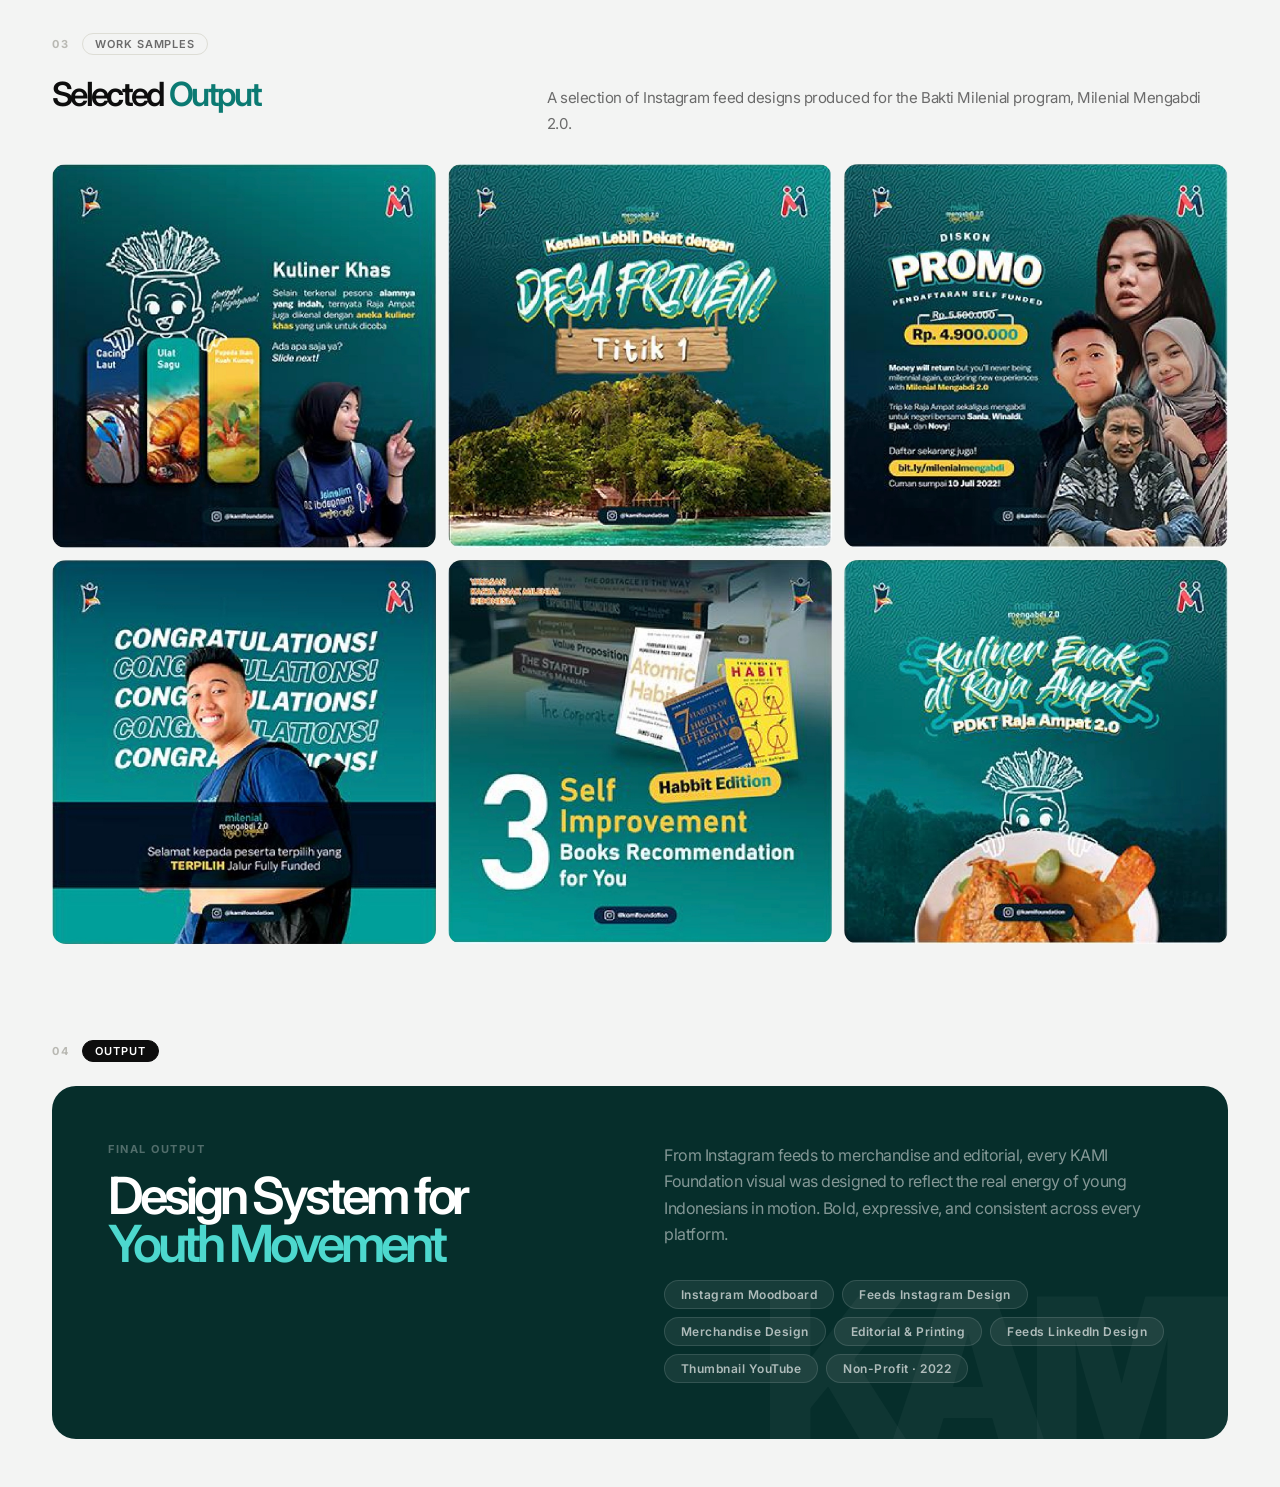
==== commit 5f766e72: "bakti.html" ====
--- a/bakti.html
+++ b/bakti.html
@@ -3,7 +3,7 @@
 <head>
   <meta charset="UTF-8" />
   <meta name="viewport" content="width=device-width, initial-scale=1.0" />
-  <title>KAMI Foundation — Bakti Milenial · Davian Harris</title>
+  <title>KAMI Foundation, Bakti Milenial · Davian Harris</title>
   <link rel="preconnect" href="https://fonts.googleapis.com" />
   <link rel="preconnect" href="https://fonts.gstatic.com" crossorigin />
   <link href="https://fonts.googleapis.com/css2?family=Inter:wght@300;400;500;600;700;800;900&display=swap" rel="stylesheet" />
@@ -401,7 +401,7 @@
     <div class="section-head-row">
       <h2 class="section-title section-title-light">Graphic Design for<br>A <em>Youth Non-Profit</em></h2>
       <div class="section-lead-col">
-        <p class="section-lead">KAMI Foundation (Millennial Karya Anak Foundation) is a <strong>Non-Profit Organization</strong> that serves as a forum for Indonesian youths to develop themselves and share their ideas, innovations, and works. I handled the full graphic design output for their <strong>Bakti Milenial</strong> program — including Instagram feeds, LinkedIn content, YouTube thumbnails, editorial design, and merchandise.</p>
+        <p class="section-lead">KAMI Foundation (Millennial Karya Anak Foundation) is a <strong>Non-Profit Organization</strong> that serves as a forum for Indonesian youths to develop themselves and share their ideas, innovations, and works. I handled the full graphic design output for their <strong>Bakti Milenial</strong> program, including Instagram feeds, LinkedIn content, YouTube thumbnails, editorial design, and merchandise.</p>
       </div>
     </div>
 
@@ -434,7 +434,7 @@
     <div class="section-head-row">
       <h2 class="section-title section-title-light">My <em>Scope of Work</em></h2>
       <div class="section-lead-col">
-        <p class="section-lead">Enam lini desain yang aku kerjakan untuk mendukung program Bakti Milenial KAMI Foundation — dari konten harian Instagram hingga material cetak dan merchandise.</p>
+        <p class="section-lead">Six design lines I worked on to support KAMI Foundation's Bakti Milenial program, from daily Instagram content to print materials and merchandise.</p>
       </div>
     </div>
 
@@ -445,7 +445,7 @@
           <div class="role-title">Instagram Moodboard</div>
         </div>
         <div class="role-desc-wrap">
-          <div class="role-desc">Membangun visual direction Instagram KAMI Foundation — palet warna teal yang bold, tipografi ekspresif, dan grid aesthetic yang energik sesuai karakter organisasi anak muda.</div>
+          <div class="role-desc">Built the visual direction for KAMI Foundation's Instagram: a bold teal color palette, expressive typography, and an energetic grid aesthetic matching the organization's youthful character.</div>
           <span class="role-tag">Graphic Design</span>
         </div>
       </div>
@@ -455,7 +455,7 @@
           <div class="role-title">Feeds Instagram Design</div>
         </div>
         <div class="role-desc-wrap">
-          <div class="role-desc">Mendesain konten Instagram untuk program Bakti Milenial — promo pendaftaran, infografis kuliner Raja Ampat, pengumuman peserta terpilih, konten edukatif, dan series <strong>Milenial Mengabdi 2.0</strong>.</div>
+          <div class="role-desc">Designed Instagram content for the Bakti Milenial program: registration promos, Raja Ampat culinary infographics, selected participant announcements, educational content, and the <strong>Milenial Mengabdi 2.0</strong> series.</div>
           <span class="role-tag">Graphic Design</span>
         </div>
       </div>
@@ -465,7 +465,7 @@
           <div class="role-title">Merchandise Design</div>
         </div>
         <div class="role-desc-wrap">
-          <div class="role-desc">Mendesain merchandise program Bakti Milenial — kaos peserta, tote bag, dan atribut kegiatan yang mencerminkan identitas program Milenial Mengabdi 2.0.</div>
+          <div class="role-desc">Designed merchandise for the Bakti Milenial program: participant t-shirts, tote bags, and event attributes reflecting the Milenial Mengabdi 2.0 program identity.</div>
           <span class="role-tag">Graphic Design</span>
         </div>
       </div>
@@ -475,7 +475,7 @@
           <div class="role-title">Editorial &amp; Printing Design</div>
         </div>
         <div class="role-desc-wrap">
-          <div class="role-desc">Desain material editorial dan cetak — booklet program, rundown acara, sertifikat peserta, dan materi publikasi Bakti Milenial untuk keperluan <strong>printing dan distribusi</strong>.</div>
+          <div class="role-desc">Designed editorial and print materials: program booklets, event rundowns, participant certificates, and Bakti Milenial publication materials for <strong>printing and distribution</strong>.</div>
           <span class="role-tag">Graphic Design</span>
         </div>
       </div>
@@ -485,7 +485,7 @@
           <div class="role-title">Feeds LinkedIn Design</div>
         </div>
         <div class="role-desc-wrap">
-          <div class="role-desc">Mengadaptasi konten Instagram ke format profesional LinkedIn — menyesuaikan tone dan visual agar sesuai audiens platform profesional tanpa kehilangan identitas brand KAMI Foundation.</div>
+          <div class="role-desc">Adapted Instagram content into LinkedIn's professional format, adjusting tone and visuals to suit the platform's professional audience without losing KAMI Foundation's brand identity.</div>
           <span class="role-tag">Graphic Design</span>
         </div>
       </div>
@@ -495,7 +495,7 @@
           <div class="role-title">Thumbnail YouTube Design</div>
         </div>
         <div class="role-desc-wrap">
-          <div class="role-desc">Mendesain thumbnail YouTube yang <strong>high-CTR</strong> — bold typography, wajah ekspresif, dan warna kontras tinggi untuk memaksimalkan click-through rate pada konten video KAMI Foundation.</div>
+          <div class="role-desc">Designed <strong>high-CTR</strong> YouTube thumbnails: bold typography, expressive faces, and high-contrast colors to maximize click-through rate on KAMI Foundation's video content.</div>
           <span class="role-tag">Graphic Design</span>
         </div>
       </div>
@@ -511,22 +511,22 @@
     <div class="section-head-row">
       <h2 class="section-title section-title-light" style="font-size: clamp(24px, 2.6vw, 38px);">Selected <em>Output</em></h2>
       <div class="section-lead-col">
-        <p class="section-lead">Beberapa hasil desain Instagram feeds yang diproduksi untuk program Bakti Milenial — Milenial Mengabdi 2.0.</p>
+        <p class="section-lead">A selection of Instagram feed designs produced for the Bakti Milenial program, Milenial Mengabdi 2.0.</p>
       </div>
     </div>
 
     <div class="gallery-grid">
       <div class="gallery-item">
-        <img src="bakti-1.jpeg" alt="Kuliner Enak di Raja Ampat" />
+        <img src="bakti-1.jpeg" alt="Delicious Cuisine in Raja Ampat" />
       </div>
       <div class="gallery-item">
-        <img src="bakti-2.jpeg" alt="Kuliner Khas" />
+        <img src="bakti-2.jpeg" alt="Local Specialty Cuisine" />
       </div>
       <div class="gallery-item">
-        <img src="bakti-3.jpeg" alt="Desa Friwen Titik 1" />
+        <img src="bakti-3.jpeg" alt="Friwen Village Point 1" />
       </div>
       <div class="gallery-item">
-        <img src="bakti-4.jpeg" alt="Diskon Promo Pendaftaran" />
+        <img src="bakti-4.jpeg" alt="Registration Promo Discount" />
       </div>
       <div class="gallery-item">
         <img src="bakti-5.jpeg" alt="Congratulations Fully Funded" />
@@ -551,7 +551,7 @@
       </div>
       <div class="cta-right">
         <div class="cta-desc">
-          Dari Instagram feeds hingga merchandise dan editorial — semua visual KAMI Foundation dirancang untuk mencerminkan energi anak muda Indonesia yang bergerak nyata. Bold, ekspresif, dan konsisten di setiap platform.
+          From Instagram feeds to merchandise and editorial, every KAMI Foundation visual was designed to reflect the real energy of young Indonesians in motion. Bold, expressive, and consistent across every platform.
         </div>
         <div class="cta-specs">
           <div class="cta-spec">Instagram Moodboard</div>
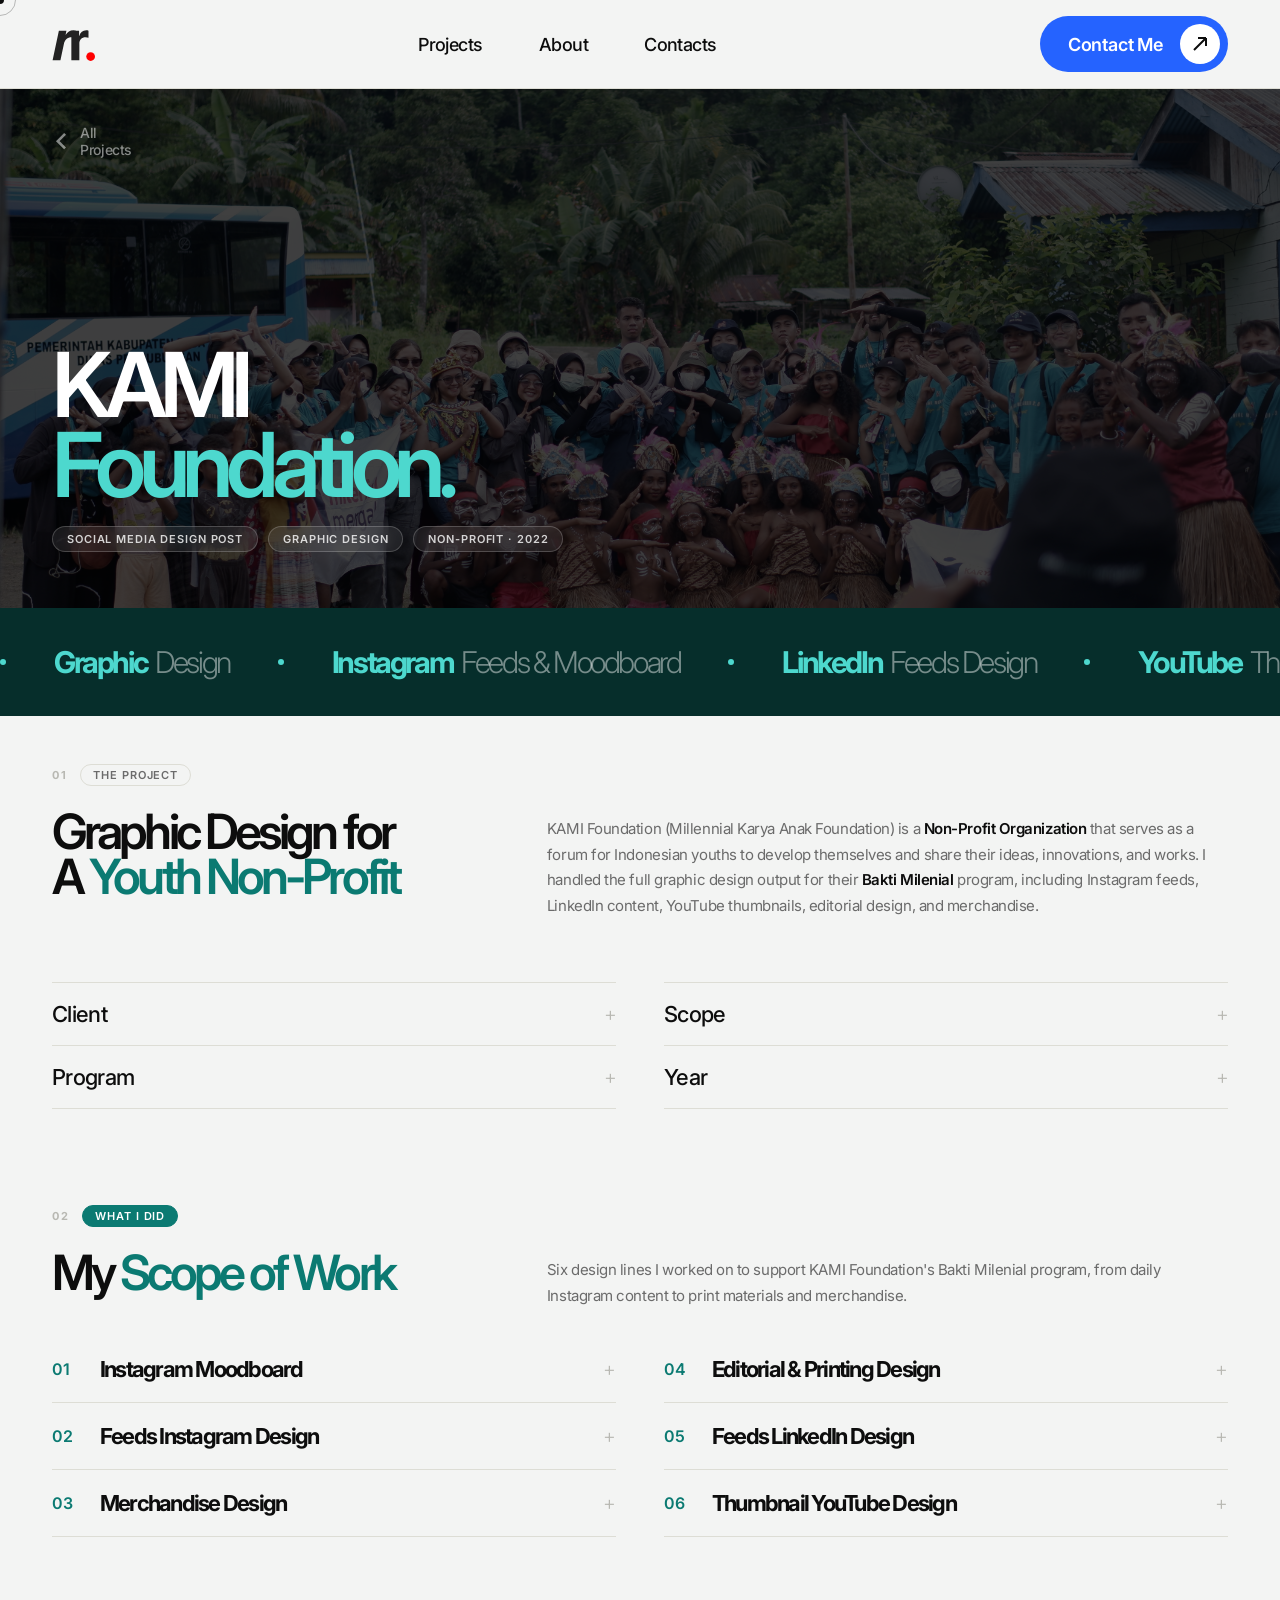
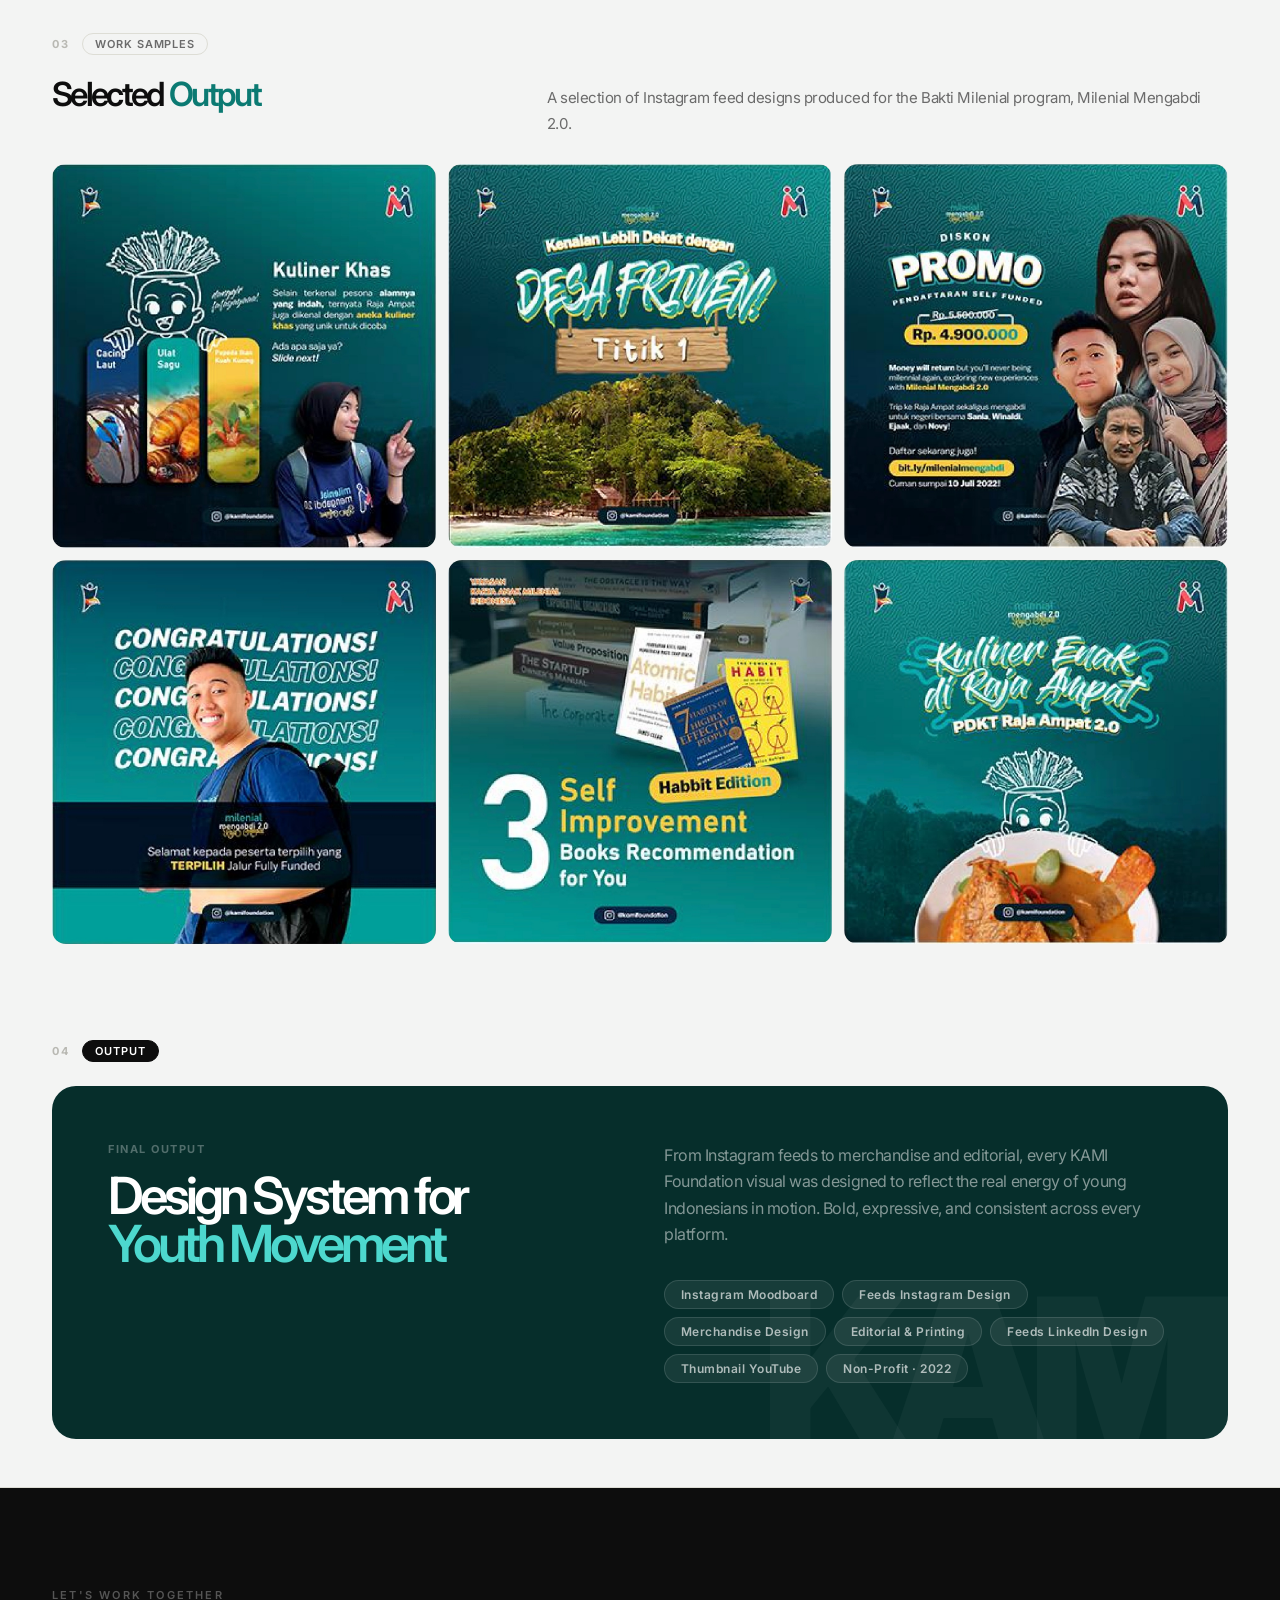
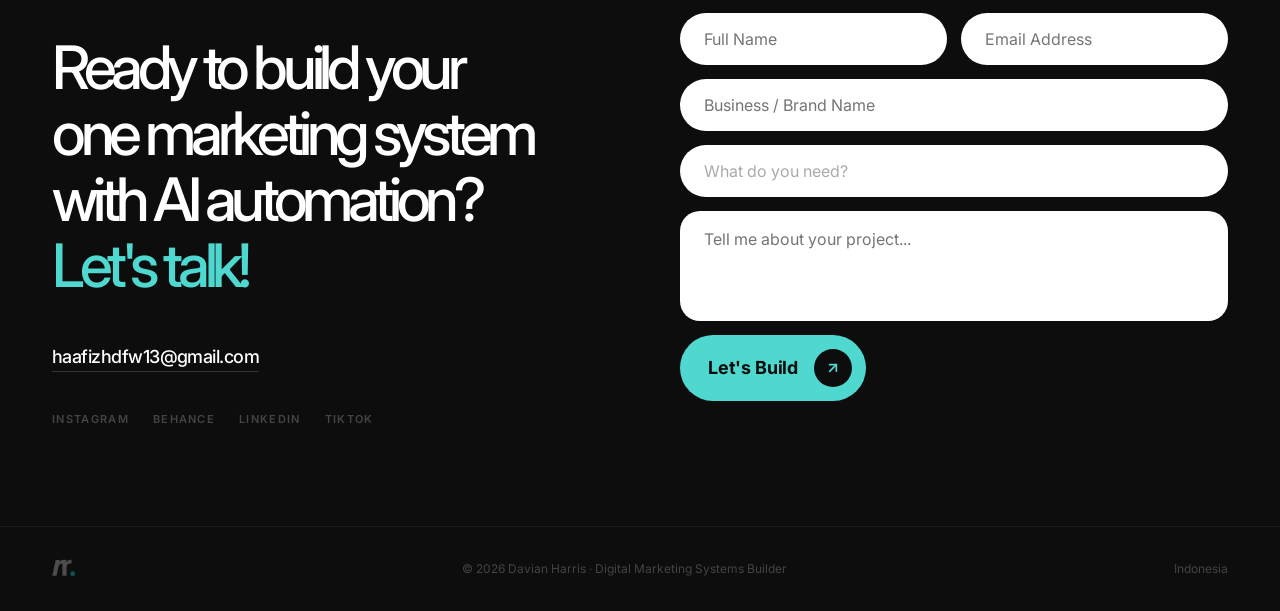
==== commit c584bf6a: "bakti.html" ====
--- a/bakti.html
+++ b/bakti.html
@@ -566,7 +566,70 @@
     </div>
   </section>
 
+  <!-- ══ CONTACT ══ -->
+  <section id="contact" style="padding:100px 52px;border-top:1px solid var(--line);background:#0d0d0d;color:#fff;display:grid;grid-template-columns:1fr 1fr;gap:80px;align-items:center;">
+
+    <div style="display:flex;flex-direction:column;align-items:flex-start;text-align:left;">
+      <div style="font-size:11px;font-weight:600;letter-spacing:.2em;text-transform:uppercase;color:#555;margin-bottom:32px;">Let's Work Together</div>
+      <h2 style="font-family:'Inter',sans-serif;font-size:60px;font-weight:500;letter-spacing:-0.09em;line-height:1.1;color:#fff;margin-bottom:48px;">
+        Ready to build your<br>one marketing system<br>with AI automation?<br><span style="color:#4ED8CF;">Let's talk!</span>
+      </h2>
+      <a href="mailto:haafizhdfw13@gmail.com" style="display:inline-block;font-size:18px;font-weight:500;letter-spacing:-0.03em;color:#fff;text-decoration:none;border-bottom:1px solid #333;padding-bottom:4px;margin-bottom:40px;transition:border-color .2s;">haafizhdfw13@gmail.com</a>
+      <div style="display:flex;gap:24px;flex-wrap:wrap;">
+        <a href="https://www.instagram.com/haafizhdfw/" target="_blank" style="font-size:11px;font-weight:600;letter-spacing:.12em;text-transform:uppercase;color:#444;text-decoration:none;">Instagram</a>
+        <a href="#" target="_blank" style="font-size:11px;font-weight:600;letter-spacing:.12em;text-transform:uppercase;color:#444;text-decoration:none;">Behance</a>
+        <a href="https://www.linkedin.com/in/haafizhdfw/" target="_blank" style="font-size:11px;font-weight:600;letter-spacing:.12em;text-transform:uppercase;color:#444;text-decoration:none;">LinkedIn</a>
+        <a href="https://www.tiktok.com/@haafizhdfw" target="_blank" style="font-size:11px;font-weight:600;letter-spacing:.12em;text-transform:uppercase;color:#444;text-decoration:none;">TikTok</a>
+      </div>
+    </div>
+
+    <div>
+      <form style="display:flex;flex-direction:column;gap:14px;" onsubmit="handleFormSubmit(event)">
+        <div style="display:grid;grid-template-columns:1fr 1fr;gap:14px;">
+          <input type="text" placeholder="Full Name" required style="width:100%;background:#fff;border:none;border-radius:100px;padding:16px 24px;font-family:'Inter',sans-serif;font-size:16px;color:#0d0d0d;outline:none;" />
+          <input type="email" placeholder="Email Address" required style="width:100%;background:#fff;border:none;border-radius:100px;padding:16px 24px;font-family:'Inter',sans-serif;font-size:16px;color:#0d0d0d;outline:none;" />
+        </div>
+        <input type="text" placeholder="Business / Brand Name" style="width:100%;background:#fff;border:none;border-radius:100px;padding:16px 24px;font-family:'Inter',sans-serif;font-size:16px;color:#0d0d0d;outline:none;" />
+        <select id="contactService" onchange="this.style.color='#0d0d0d'" style="width:100%;background:#fff;border:none;border-radius:100px;padding:16px 24px;font-family:'Inter',sans-serif;font-size:16px;color:#aaa;outline:none;-webkit-appearance:none;">
+          <option value="" disabled selected>What do you need?</option>
+          <option>Social Media Management</option>
+          <option>Paid Ads (Meta / Google)</option>
+          <option>SEO & Landing Page Optimization</option>
+          <option>CRM & AI Automation</option>
+          <option>Full-Stack Marketing System</option>
+          <option>Other</option>
+        </select>
+        <textarea placeholder="Tell me about your project..." style="width:100%;background:#fff;border:none;border-radius:20px;padding:16px 24px;font-family:'Inter',sans-serif;font-size:16px;color:#0d0d0d;outline:none;resize:none;height:110px;line-height:1.6;"></textarea>
+        <button type="submit" id="baktiContactBtn" style="display:inline-flex;align-items:center;gap:0;padding:14px 14px 14px 28px;background:#4ED8CF;color:#0d0d0d;font-family:'Inter',sans-serif;font-size:18px;font-weight:700;letter-spacing:-0.01em;border:none;border-radius:100px;cursor:pointer;width:fit-content;transition:background .2s,transform .15s;">
+          Let's Build
+          <span style="display:flex;align-items:center;justify-content:center;width:38px;height:38px;background:#0d0d0d;border-radius:50%;margin-left:16px;flex-shrink:0;transition:transform .2s;">
+            <svg viewBox="0 0 24 24" fill="none" stroke="#4ED8CF" stroke-width="2.5" stroke-linecap="round" stroke-linejoin="round" style="width:16px;height:16px;"><line x1="7" y1="17" x2="17" y2="7"/><polyline points="7 7 17 7 17 17"/></svg>
+          </span>
+        </button>
+      </form>
+    </div>
+  </section>
+
+  <!-- ══ FOOTER ══ -->
+  <footer style="background:#0d0d0d;padding:24px 52px;border-top:1px solid #1a1a1a;display:flex;justify-content:space-between;align-items:center;">
+    <a href="index.html"><img src="logo-portfolio.svg" alt="hd." style="height:32px;opacity:.3;filter:invert(1);" /></a>
+    <p style="font-size:12px;color:#444;">© 2026 Davian Harris · Digital Marketing Systems Builder</p>
+    <p style="font-size:12px;color:#444;">Indonesia</p>
+  </footer>
+
   <script>
+    function handleFormSubmit(e) {
+      e.preventDefault();
+      const btn = document.getElementById('baktiContactBtn');
+      btn.textContent = 'Sent! ✓';
+      btn.style.background = '#00ff88';
+      setTimeout(() => {
+        btn.innerHTML = 'Let\'s Build <span style="display:flex;align-items:center;justify-content:center;width:38px;height:38px;background:#0d0d0d;border-radius:50%;margin-left:16px;"><svg viewBox="0 0 24 24" fill="none" stroke="#4ED8CF" stroke-width="2.5" stroke-linecap="round" stroke-linejoin="round" style="width:16px;height:16px;"><line x1="7" y1="17" x2="17" y2="7"/><polyline points="7 7 17 7 17 17"/></svg></span>';
+        btn.style.background = '#4ED8CF';
+        e.target.reset();
+        document.getElementById('contactService').style.color = '#aaa';
+      }, 3000);
+    }
     const dot = document.getElementById('curDot');
     const ring = document.getElementById('curRing');
     let mx=0,my=0,rx=0,ry=0;
